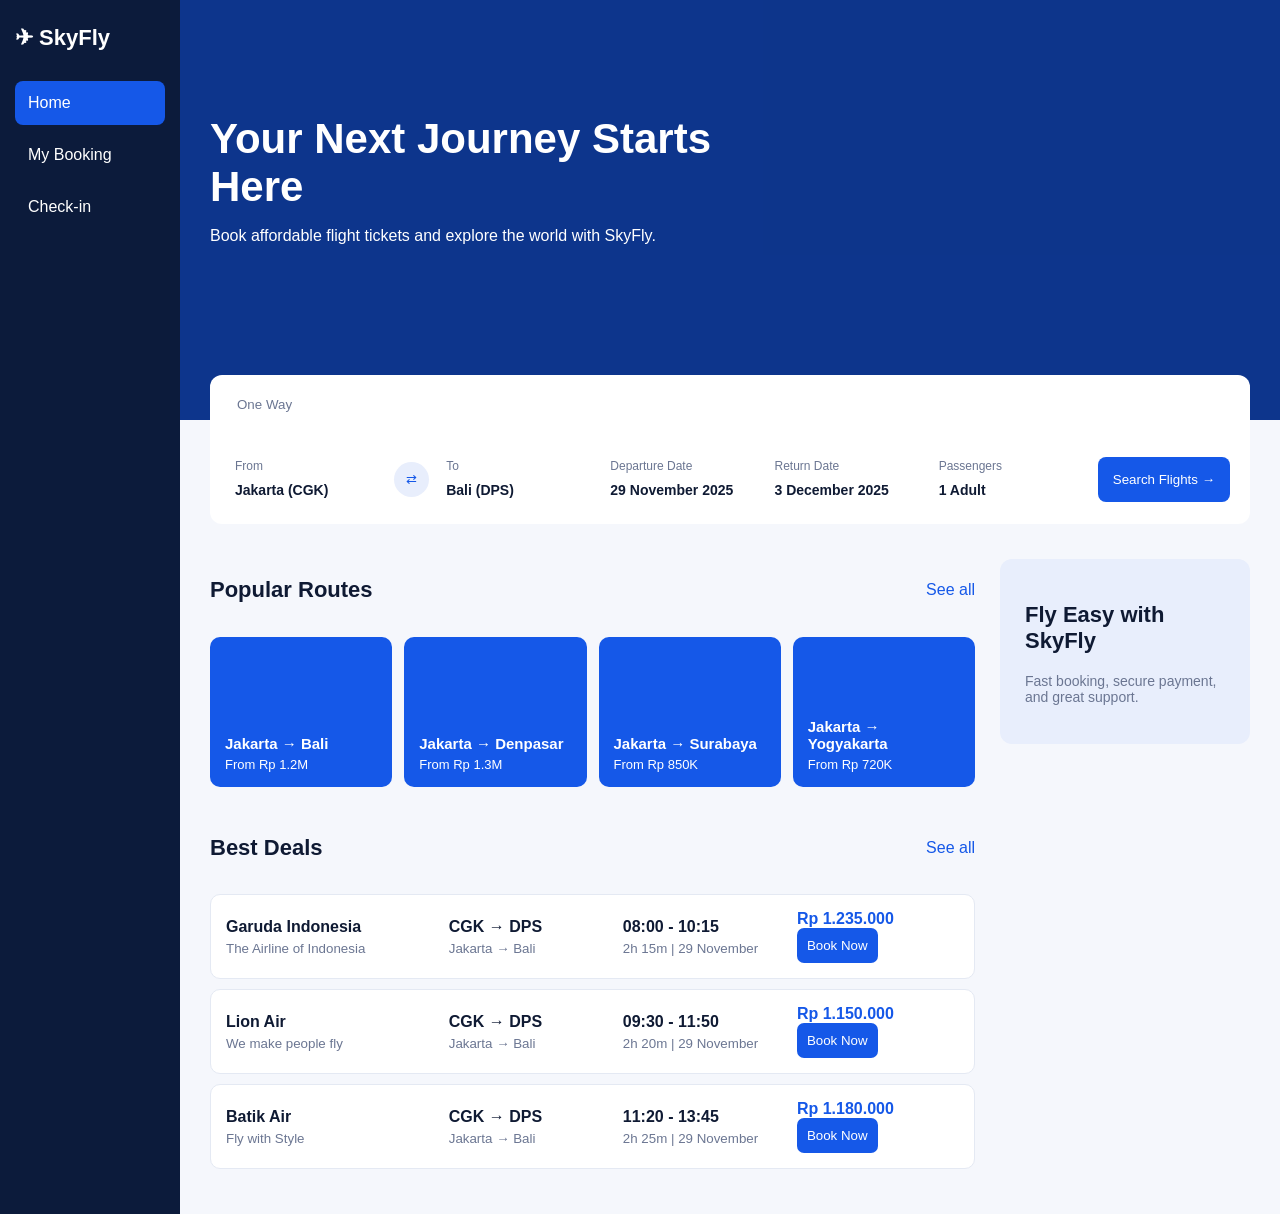
==== index.html @ 4e8d4cf9 "Rename LandingPage to index.html" ====
<!DOCTYPE html>
<html lang="id">
<head>
    <meta charset="UTF-8">
    <meta name="viewport" content="width=device-width, initial-scale=1.0">
    <title>SkyFly - Book Flights</title>
    <link rel="stylesheet" href="layout.css">
</head>
<body>

    <div class="app">

        <!-- Sidebar -->
        <aside class="sidebar">
            <h2 class="brand">✈ SkyFly</h2>

            <a href="#" class="active">Home</a>
            <a href="#">My Booking</a>
            <a href="#">Check-in</a>
        </aside>

        <!-- Main Content -->
        <main class="main">

            <!-- Header -->
          <section class="hero"> 

                <div class="hero-overlay">
                <div class="navbar">
               
          </div>

        <h1>Your Next Journey Starts Here</h1>
        <p>Book affordable flight tickets and explore the world with SkyFly.</p>
    </div>

</section>


            <!-- Flight Search -->
            <section class="search">

                <div class="tabs">
                    <button class="Oneway">One Way</button>
                </div>

                <div class="form">

                    <div class="field">
                        <label>From</label>
                        <span id="from">Jakarta (CGK)</span>
                    </div>

                    <button class="swap" id="swap">⇄</button>

                    <div class="field">
                        <label>To</label>
                        <span id="to">Bali (DPS)</span>
                    </div>

                    <div class="field">
                        <label>Departure Date</label>
                        <span>29 November 2025</span>
                    </div>

                    <div class="field">
                        <label>Return Date</label>
                        <span>3 December 2025</span>
                    </div>

                    <div class="field">
                        <label>Passengers</label>
                        <span>1 Adult</span>
                    </div>

                    <button class="search-button">Search Flights →</button>

                </div>
            </section>

            <!-- Popular Routes -->
            <section class="content">

                <div class="left-content">

                    <div class="section-title">
                        <h2>Popular Routes</h2>
                        <a href="#">See all</a>
                    </div>

                    <div class="routes">

                        <div class="route">
                            <h3>Jakarta → Bali</h3>
                            <p>From Rp 1.2M</p>
                        </div>

                        <div class="route">
                            <h3>Jakarta → Denpasar</h3>
                            <p>From Rp 1.3M</p>
                        </div>

                        <div class="route">
                            <h3>Jakarta → Surabaya</h3>
                            <p>From Rp 850K</p>
                        </div>

                        <div class="route">
                            <h3>Jakarta → Yogyakarta</h3>
                            <p>From Rp 720K</p>
                        </div>

                    </div>

                    <!-- Best Deals -->
                    <div class="section-title">
                        <h2>Best Deals</h2>
                        <a href="#">See all</a>
                    </div>

                    <div id="deals"></div>

                </div>

                <!-- Information -->
                <aside class="info">
                    <h2>Fly Easy with SkyFly</h2>
                    <p>Fast booking, secure payment, and great support.</p>
                </aside>

            </section>

        </main>
    </div>

    <script src="interactive.js"></script>
</body>
</html>
---- layout.css ----
/* PENGATURAN DASAR */
* {
    box-sizing: border-box;
}

body {
    margin: 0;
    font-family: Arial, sans-serif;
    background: #f5f7fc;
    color: #0f1a33;
}

button {
    cursor: pointer;
    font-family: inherit;
    border: none;
}

a {
    text-decoration: none;
}

/* LAYOUT UTAMA */
.app {
    display: grid;
    grid-template-columns: 180px 1fr;
    min-height: 100vh;
}

/* SIDEBAR */
.sidebar {
    background: #0c1b3b;
    color: white;
    padding: 25px 15px;
}

.brand {
    margin: 0 0 30px;
    font-size: 22px;
}

.sidebar a {
    display: block;
    color: white;
    padding: 13px;
    margin-bottom: 8px;
    border-radius: 8px;
}

.sidebar a:hover,
.sidebar .active {
    background: #1558e8;
}

/* HERO SECTION */
.hero {
    min-height: 420px;
    background-color: #1558e8;
    background-image: url("images/airport.jpg");
    background-size: cover;
    background-position: center;
    color: white;
}

.hero-overlay {
    min-height: 420px;
    padding: 25px 30px;
    background: rgba(0, 0, 0, 0.4);
}

.navbar {
    display: flex;
    justify-content: flex-end;
}

.avatar {
    background: #0c1b3b;
    width: 38px;
    height: 38px;
    border-radius: 50%;
    display: grid;
    place-items: center;
}

.hero h1 {
    font-size: 42px;
    margin: 90px 0 10px;
    max-width: 550px;
}

.hero p {
    font-size: 16px;
    max-width: 450px;
}

/* PENCARIAN TIKET */
.search {
    margin: -45px 30px 0;
    position: relative;
}

.tabs {
    background: white;
    padding: 12px;
    border-radius: 12px 12px 0 0;
}

.tabs button {
    background: white;
    color: #6b7692;
    padding: 10px 15px;
}

.tabs .flight {
    background: #1558e8;
    color: white;
    border-radius: 7px;
}

.form {
    background: white;
    padding: 20px;
    display: flex;
    align-items: center;
    gap: 12px;
    border-radius: 0 0 12px 12px;
}

.field {
    flex: 1;
    min-width: 0;
    padding: 5px;
}

.field label {
    display: block;
    color: #6b7692;
    font-size: 12px;
    margin-bottom: 8px;
}

.field span {
    font-size: 14px;
    font-weight: bold;
}

.swap {
    background: #e8eefc;
    color: #1558e8;
    border-radius: 50%;
    width: 35px;
    height: 35px;
}

.search-button {
    background: #1558e8;
    color: white;
    padding: 15px;
    border-radius: 8px;
}

/* KONTEN UTAMA */
.content {
    display: grid;
    grid-template-columns: 1fr 250px;
    gap: 25px;
    padding: 35px 30px;
}

.left-content {
    min-width: 0;
}

.section-title {
    display: flex;
    justify-content: space-between;
    align-items: center;
    margin-bottom: 15px;
}

.section-title h2 {
    font-size: 22px;
}

.section-title a {
    color: #1558e8;
}

/* POPULAR ROUTES */
.routes {
    display: grid;
    grid-template-columns: repeat(4, 1fr);
    gap: 12px;
    margin-bottom: 30px;
}

.route {
    background: #1558e8;
    color: white;
    padding: 15px;
    height: 150px;
    border-radius: 10px;
    display: flex;
    flex-direction: column;
    justify-content: flex-end;
}

.route h3 {
    font-size: 15px;
    margin: 0 0 5px;
}

.route p {
    font-size: 13px;
    margin: 0;
}

/* BEST DEALS */
.deal {
    background: white;
    padding: 15px;
    margin-bottom: 10px;
    border: 1px solid #e4e9f3;
    border-radius: 10px;
    display: grid;
    grid-template-columns: 1.3fr 1fr 1fr 1fr;
    gap: 12px;
    align-items: center;
}

.deal small {
    display: block;
    color: #6b7692;
    margin-top: 5px;
}

.price {
    color: #1558e8;
    font-weight: bold;
}

.book {
    background: #1558e8;
    color: white;
    padding: 10px;
    border-radius: 7px;
}

/* INFORMASI */
.info {
    background: #e8eefc;
    padding: 25px;
    border-radius: 12px;
    height: fit-content;
}

.info h2 {
    font-size: 22px;
}

.info p {
    font-size: 14px;
    color: #6b7692;
}

/* TAMPILAN TABLET */
@media (max-width: 1000px) {
    .form {
        flex-wrap: wrap;
    }

    .field {
        flex: 1 1 30%;
    }

    .content {
        grid-template-columns: 1fr;
    }

    .routes {
        grid-template-columns: repeat(2, 1fr);
    }
}

/* TAMPILAN HP */
@media (max-width: 600px) {
    .app {
        grid-template-columns: 1fr;
    }

    .sidebar {
        display: flex;
        flex-wrap: wrap;
        align-items: center;
        gap: 5px;
    }

    .brand {
        width: 100%;
        margin-bottom: 10px;
    }

    .hero,
    .hero-overlay {
        min-height: 350px;
    }

    .hero-overlay {
        padding: 20px 18px;
    }

    .hero h1 {
        font-size: 30px;
        margin-top: 80px;
    }

    .search {
        margin: -40px 12px 0;
    }

    .content {
        padding: 25px 12px;
    }

    .form {
        flex-direction: column;
        align-items: stretch;
    }

    .routes {
        grid-template-columns: 1fr 1fr;
    }

    .deal {
        grid-template-columns: 1fr 1fr;
    }
}
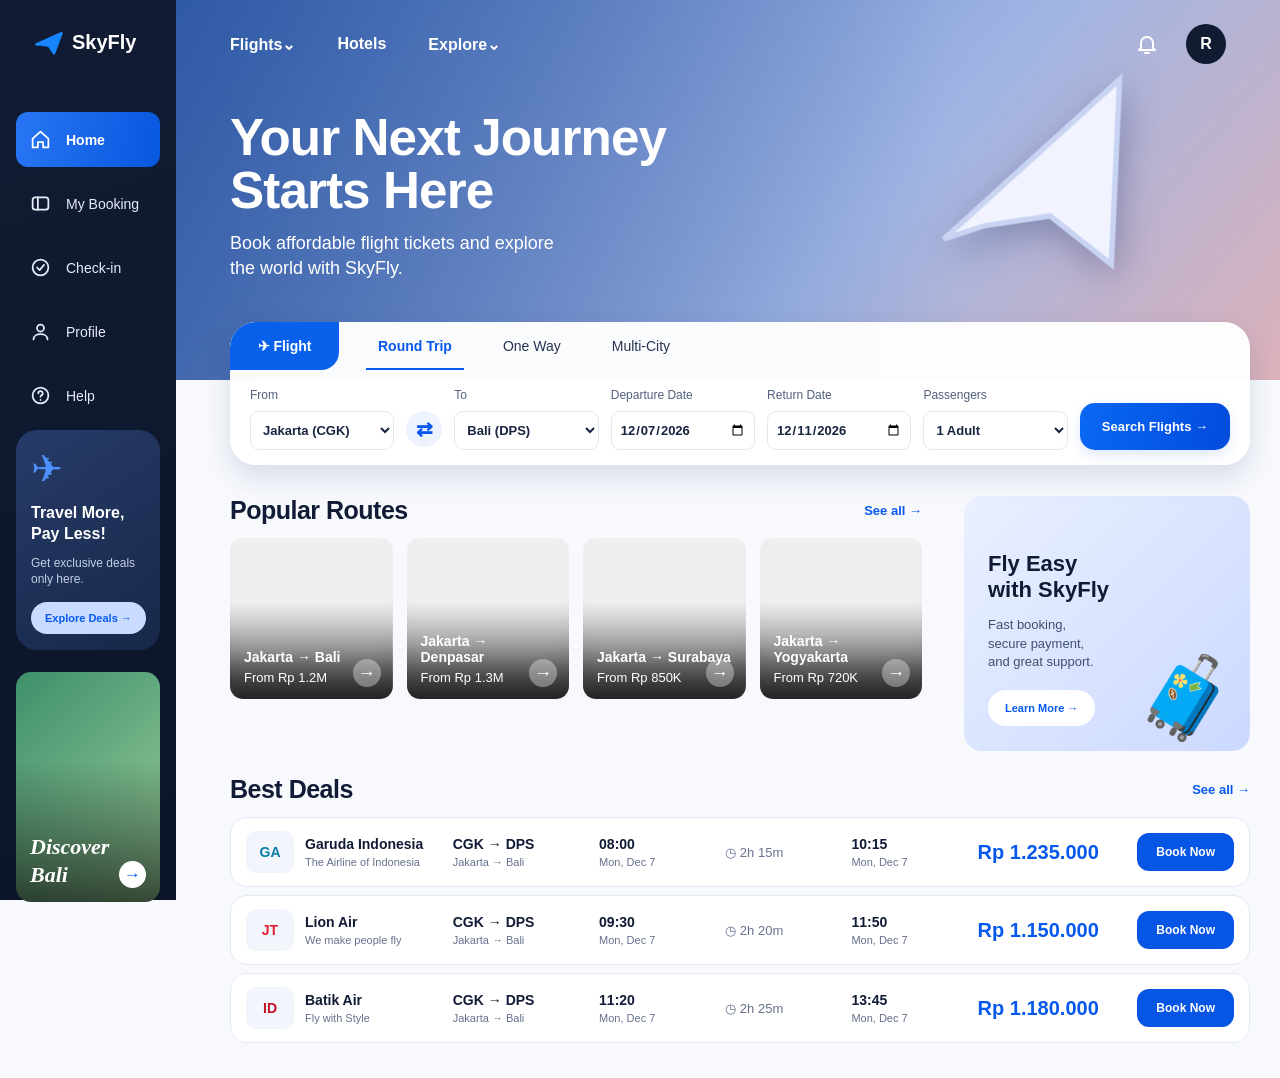
==== commit c3f53292: "update project" ====
--- a/index.html
+++ b/index.html
@@ -4,136 +4,183 @@
 <head>
     <meta charset="UTF-8">
     <meta name="viewport" content="width=device-width, initial-scale=1.0">
+    <meta name="description" content="SkyFly - Book affordable flight tickets and explore the world.">
     <title>SkyFly - Book Flights</title>
     <link rel="stylesheet" href="layout.css">
 </head>
 <body>
 
-    <div class="app">
+<div class="app">
 
-        <!-- Sidebar -->
-        <aside class="sidebar">
-            <h2 class="brand">✈ SkyFly</h2>
+    <aside class="side">
+        <div class="logo">
+            <svg class="i plane" viewBox="0 0 24 24">
+                <path d="M2 14l20-9-6 16-4-6-6-1z"/>
+            </svg>
+            SkyFly
+        </div>
 
-            <a href="#" class="active">Home</a>
-            <a href="#">My Booking</a>
-            <a href="#">Check-in</a>
-        </aside>
+        <nav>
+            <a href="#" class="on" data-nav="home">
+                <svg class="i" viewBox="0 0 24 24"><path d="M3 11l9-8 9 8v10h-6v-6H9v6H3z"/></svg>
+                Home
+            </a>
+            <a href="#" data-nav="booking">
+                <svg class="i" viewBox="0 0 24 24"><rect x="3" y="5" width="18" height="14" rx="3"/><path d="M9 5v14"/></svg>
+                My Booking
+            </a>
+            <a href="#" data-nav="checkin">
+                <svg class="i" viewBox="0 0 24 24"><circle cx="12" cy="12" r="9"/><path d="M8 12l3 3 5-6"/></svg>
+                Check-in
+            </a>
+            <a href="#" data-nav="profile">
+                <svg class="i" viewBox="0 0 24 24"><circle cx="12" cy="8" r="4"/><path d="M4 21c0-4 4-6 8-6s8 2 8 6"/></svg>
+                Profile
+            </a>
+            <a href="#" data-nav="help">
+                <svg class="i" viewBox="0 0 24 24"><circle cx="12" cy="12" r="9"/><path d="M9.5 9.5a2.5 2.5 0 1 1 3.5 2.3c-.7.4-1 .9-1 1.7M12 17h.01"/></svg>
+                Help
+            </a>
+        </nav>
 
-        <!-- Main Content -->
-        <main class="main">
+        <div class="promo">
+            <div class="promo-icon">✈</div>
+            <h3>Travel More,<br>Pay Less!</h3>
+            <p>Get exclusive deals only here.</p>
+            <a href="#deals" class="pill">Explore Deals →</a>
+        </div>
 
-            <!-- Header -->
-          <section class="hero"> 
+        <div class="bali">
+            <span>Discover<br>Bali</span>
+            <span class="bali-arrow">→</span>
+        </div>
+    </aside>
 
-                <div class="hero-overlay">
-                <div class="navbar">
-               
-          </div>
-
-        <h1>Your Next Journey Starts Here</h1>
-        <p>Book affordable flight tickets and explore the world with SkyFly.</p>
-    </div>
-
-</section>
-
-
-            <!-- Flight Search -->
-            <section class="search">
-
-                <div class="tabs">
-                    <button class="Oneway">One Way</button>
+    <main>
+        <header class="hero">
+            <div class="top">
+                <div class="menu">
+                    <a href="#">Flights⌄</a>
+                    <a href="#" data-nav="hotels">Hotels</a>
+                    <a href="#" data-nav="explore">Explore⌄</a>
                 </div>
 
-                <div class="form">
+                <div class="user">
+                    <button class="bell" aria-label="Notifications">
+                        <svg class="i" viewBox="0 0 24 24">
+                            <path d="M6 16V11a6 6 0 0 1 12 0v5l2 2H4zM10 21h4"/>
+                        </svg>
+                    </button>
+                    <span class="avatar">R</span>
+                </div>
+            </div>
 
-                    <div class="field">
-                        <label>From</label>
-                        <span id="from">Jakarta (CGK)</span>
-                    </div>
+            <h1>Your Next Journey<br>Starts Here</h1>
+            <p>Book affordable flight tickets and explore<br>the world with SkyFly.</p>
 
-                    <button class="swap" id="swap">⇄</button>
+            <svg class="jet" viewBox="0 0 24 24">
+                <path d="M2 14l20-9-6 16-4-6-6-1z"/>
+            </svg>
+        </header>
 
-                    <div class="field">
-                        <label>To</label>
-                        <span id="to">Bali (DPS)</span>
-                    </div>
+        <section class="search">
+            <div class="tabs">
+                <span class="badge">✈ Flight</span>
+                <button type="button" class="tab on" data-trip="round">Round Trip</button>
+                <button type="button" class="tab" data-trip="oneway">One Way</button>
+                <button type="button" class="tab" data-trip="multi">Multi-City</button>
+            </div>
 
-                    <div class="field">
-                        <label>Departure Date</label>
-                        <span>29 November 2025</span>
-                    </div>
-
-                    <div class="field">
-                        <label>Return Date</label>
-                        <span>3 December 2025</span>
-                    </div>
-
-                    <div class="field">
-                        <label>Passengers</label>
-                        <span>1 Adult</span>
-                    </div>
-
-                    <button class="search-button">Search Flights →</button>
-
-                </div>
-            </section>
-
-            <!-- Popular Routes -->
-            <section class="content">
-
-                <div class="left-content">
-
-                    <div class="section-title">
-                        <h2>Popular Routes</h2>
-                        <a href="#">See all</a>
-                    </div>
-
-                    <div class="routes">
-
-                        <div class="route">
-                            <h3>Jakarta → Bali</h3>
-                            <p>From Rp 1.2M</p>
-                        </div>
-
-                        <div class="route">
-                            <h3>Jakarta → Denpasar</h3>
-                            <p>From Rp 1.3M</p>
-                        </div>
-
-                        <div class="route">
-                            <h3>Jakarta → Surabaya</h3>
-                            <p>From Rp 850K</p>
-                        </div>
-
-                        <div class="route">
-                            <h3>Jakarta → Yogyakarta</h3>
-                            <p>From Rp 720K</p>
-                        </div>
-
-                    </div>
-
-                    <!-- Best Deals -->
-                    <div class="section-title">
-                        <h2>Best Deals</h2>
-                        <a href="#">See all</a>
-                    </div>
-
-                    <div id="deals"></div>
-
+            <form class="form" id="form">
+                <div class="field">
+                    <label for="from">From</label>
+                    <select id="from" required></select>
                 </div>
 
-                <!-- Information -->
-                <aside class="info">
-                    <h2>Fly Easy with SkyFly</h2>
-                    <p>Fast booking, secure payment, and great support.</p>
-                </aside>
+                <button type="button" class="swap" id="swap" aria-label="Swap cities">⇄</button>
 
-            </section>
+                <div class="field">
+                    <label for="to">To</label>
+                    <select id="to" required></select>
+                </div>
 
-        </main>
-    </div>
+                <div class="field">
+                    <label for="dep">Departure Date</label>
+                    <input type="date" id="dep" required>
+                </div>
 
-    <script src="interactive.js"></script>
+                <div class="field" id="ret-box">
+                    <label for="ret">Return Date</label>
+                    <input type="date" id="ret">
+                </div>
+
+                <div class="field">
+                    <label for="pax">Passengers</label>
+                    <select id="pax"></select>
+                </div>
+
+                <button class="go" type="submit">Search Flights →</button>
+            </form>
+
+            <p id="msg" class="msg" role="status" hidden></p>
+        </section>
+
+        <section class="content">
+
+            <div class="routes-wrap">
+                <div class="head">
+                    <h2>Popular Routes</h2>
+                    <a href="#deals">See all →</a>
+                </div>
+
+                <div class="routes">
+                    <button class="route r1" data-to="DPS">
+                        <b>Jakarta → Bali</b>
+                        <span>From Rp 1.2M</span>
+                    </button>
+
+                    <button class="route r2" data-to="DPS">
+                        <b>Jakarta → Denpasar</b>
+                        <span>From Rp 1.3M</span>
+                    </button>
+
+                    <button class="route r3" data-to="SUB">
+                        <b>Jakarta → Surabaya</b>
+                        <span>From Rp 850K</span>
+                    </button>
+
+                    <button class="route r4" data-to="YIA">
+                        <b>Jakarta → Yogyakarta</b>
+                        <span>From Rp 720K</span>
+                    </button>
+                </div>
+            </div>
+
+            <aside class="fly">
+                <h2>Fly Easy<br>with SkyFly</h2>
+                <p>Fast booking,<br>secure payment,<br>and great support.</p>
+                <a href="#deals" class="pill white">Learn More →</a>
+                <span class="bag">🧳</span>
+            </aside>
+
+            <div class="deals-wrap" id="deals">
+                <div class="head">
+                    <h2>Best Deals</h2>
+                    <a href="#deals">See all →</a>
+                </div>
+                <div id="deal-list"></div>
+            </div>
+
+        </section>
+    </main>
+</div>
+
+<dialog id="dlg">
+    <div id="dlg-body"></div>
+</dialog>
+
+<div id="toast" class="toast" hidden></div>
+
+<script src="interactive.js"></script>
 </body>
 </html>
--- a/layout.css
+++ b/layout.css
@@ -1,338 +1,1008 @@
 
-/* PENGATURAN DASAR */
+:root {
+    --blue: #0759ed;
+    --navy: #101a31;
+    --ink: #111b35;
+    --muted: #66718e;
+    --line: #e2e8f4;
+    --tint: #edf2ff;
+}
+
 * {
     box-sizing: border-box;
 }
 
+html {
+    scroll-behavior: smooth;
+}
+
 body {
     margin: 0;
-    font-family: Arial, sans-serif;
-    background: #f5f7fc;
-    color: #0f1a33;
+    font-family: Arial, Helvetica, sans-serif;
+    color: var(--ink);
+    background: #f7f9fd;
+}
+
+button, input, select {
+    font: inherit;
 }
 
 button {
     cursor: pointer;
-    font-family: inherit;
     border: none;
 }
 
 a {
+    color: inherit;
     text-decoration: none;
 }
 
-/* LAYOUT UTAMA */
+[hidden] {
+    display: none !important;
+}
+
+.i {
+    width: 21px;
+    height: 21px;
+    fill: none;
+    stroke: currentColor;
+    stroke-width: 2;
+    stroke-linecap: round;
+    stroke-linejoin: round;
+}
+
+small {
+    display: block;
+    color: var(--muted);
+    font-size: 11px;
+    margin-top: 4px;
+}
+
+/* APP LAYOUT */
+
 .app {
     display: grid;
-    grid-template-columns: 180px 1fr;
+    grid-template-columns: 176px minmax(0, 1fr);
     min-height: 100vh;
 }
 
+main {
+    min-width: 0;
+    padding-bottom: 35px;
+}
+
 /* SIDEBAR */
-.sidebar {
-    background: #0c1b3b;
-    color: white;
-    padding: 25px 15px;
-}
-
-.brand {
-    margin: 0 0 30px;
-    font-size: 22px;
-}
-
-.sidebar a {
-    display: block;
-    color: white;
-    padding: 13px;
-    margin-bottom: 8px;
-    border-radius: 8px;
-}
-
-.sidebar a:hover,
-.sidebar .active {
-    background: #1558e8;
-}
-
-/* HERO SECTION */
-.hero {
-    min-height: 420px;
-    background-color: #1558e8;
-    background-image: url("images/airport.jpg");
-    background-size: cover;
-    background-position: center;
-    color: white;
-}
-
-.hero-overlay {
-    min-height: 420px;
-    padding: 25px 30px;
-    background: rgba(0, 0, 0, 0.4);
-}
-
-.navbar {
-    display: flex;
-    justify-content: flex-end;
-}
-
-.avatar {
-    background: #0c1b3b;
-    width: 38px;
-    height: 38px;
-    border-radius: 50%;
+
+.side {
+    position: sticky;
+    top: 0;
+    height: 100vh;
+    min-height: 720px;
+    padding: 25px 16px 18px;
+    display: flex;
+    flex-direction: column;
+    gap: 7px;
+    color: white;
+    background: linear-gradient(160deg, #111c34, #0c1528);
+    z-index: 5;
+}
+
+.logo {
+    display: flex;
+    align-items: center;
+    gap: 8px;
+    margin: 2px 0 48px 18px;
+    font-size: 20px;
+    font-weight: bold;
+}
+
+.plane {
+    width: 30px;
+    height: 30px;
+    fill: #1685ff;
+    stroke: #1685ff;
+}
+
+.side nav {
+    display: flex;
+    flex-direction: column;
+    gap: 9px;
+}
+
+.side nav a {
+    min-height: 55px;
+    display: flex;
+    align-items: center;
+    gap: 15px;
+    padding: 0 14px;
+    border-radius: 12px;
+    color: #e6ecfa;
+    font-size: 14px;
+    transition: .2s;
+}
+
+.side nav a:hover {
+    background: rgba(255,255,255,.09);
+}
+
+.side nav a.on {
+    color: white;
+    background: linear-gradient(100deg, #2876f4, #0757df);
+    font-weight: bold;
+}
+
+.promo {
+    margin-top: auto;
+    padding: 17px 15px 16px;
+    border-radius: 21px;
+    background: linear-gradient(145deg, #263b68, #172849);
+}
+
+.promo-icon {
+    color: #4d91ff;
+    font-size: 38px;
+    margin-bottom: 12px;
+}
+
+.promo h3 {
+    margin: 0 0 10px;
+    font-size: 16px;
+    line-height: 1.3;
+}
+
+.promo p {
+    margin: 0 0 14px;
+    color: #c4cee4;
+    font-size: 12px;
+    line-height: 1.4;
+}
+
+.pill {
+    display: inline-flex;
+    align-items: center;
+    justify-content: center;
+    padding: 10px 14px;
+    border-radius: 999px;
+    color: #0759ed;
+    background: #c9dcff;
+    font-size: 11px;
+    font-weight: bold;
+    white-space: nowrap;
+}
+
+.pill.white {
+    color: #0759ed;
+    background: white;
+    padding: 12px 17px;
+}
+
+.bali {
+    min-height: 230px;
+    margin-top: 15px;
+    padding: 14px;
+    display: flex;
+    align-items: flex-end;
+    justify-content: space-between;
+    border-radius: 15px;
+    overflow: hidden;
+    color: white;
+    font: italic bold 22px/1.25 Georgia, serif;
+    background:
+        linear-gradient(to top, rgba(0,0,0,.65), transparent 62%),
+        url("images/bali.jpg") center/cover,
+        linear-gradient(135deg, #3d8f6b, #9ccf9b);
+}
+
+.bali-arrow {
+    width: 27px;
+    height: 27px;
     display: grid;
     place-items: center;
+    border-radius: 50%;
+    color: #0759ed;
+    background: white;
+    font: bold 17px Arial;
+}
+
+/* HERO */
+
+.hero {
+    position: relative;
+    min-height: 380px;
+    padding: 24px 54px 86px;
+    overflow: hidden;
+    color: white;
+    background:
+        linear-gradient(90deg, rgba(26,67,142,.48), rgba(31,70,139,.06) 70%),
+        url("images/hero.jpg") center/cover,
+        linear-gradient(130deg, #426ebc, #a8bce9 62%, #e7b8bd);
+}
+
+.top {
+    position: relative;
+    z-index: 2;
+    display: flex;
+    align-items: center;
+    justify-content: space-between;
+}
+
+.menu {
+    display: flex;
+    align-items: center;
+    gap: 42px;
+    font-size: 16px;
+    font-weight: bold;
+}
+
+.user {
+    display: flex;
+    align-items: center;
+    gap: 20px;
+}
+
+.bell {
+    display: grid;
+    place-items: center;
+    padding: 7px;
+    color: white;
+    background: transparent;
+}
+
+.bell .i {
+    width: 24px;
+    height: 24px;
+}
+
+.avatar {
+    width: 40px;
+    height: 40px;
+    display: grid;
+    place-items: center;
+    border-radius: 50%;
+    color: white;
+    background: #101a31;
+    font-weight: bold;
 }
 
 .hero h1 {
-    font-size: 42px;
-    margin: 90px 0 10px;
-    max-width: 550px;
+    position: relative;
+    z-index: 1;
+    margin: 48px 0 14px;
+    font-size: clamp(38px, 4vw, 60px);
+    line-height: 1.03;
+    letter-spacing: -.9px;
 }
 
 .hero p {
-    font-size: 16px;
-    max-width: 450px;
-}
-
-/* PENCARIAN TIKET */
+    position: relative;
+    z-index: 1;
+    margin: 0;
+    font-size: 18px;
+    line-height: 1.35;
+}
+
+.jet {
+    position: absolute;
+    top: 55px;
+    right: 10%;
+    width: 260px;
+    height: 260px;
+    fill: #f1f4ff;
+    stroke: #c9d3f2;
+    stroke-width: .5;
+    transform: rotate(-18deg);
+    filter: drop-shadow(0 12px 18px rgba(20,30,80,.3));
+}
+
+/* SEARCH */
+
 .search {
-    margin: -45px 30px 0;
     position: relative;
+    z-index: 3;
+    margin: -58px 30px 0 54px;
+    border-radius: 26px;
+    background: rgba(255,255,255,.97);
+    box-shadow: 0 12px 28px rgba(21,43,91,.14);
+    overflow: hidden;
 }
 
 .tabs {
-    background: white;
-    padding: 12px;
-    border-radius: 12px 12px 0 0;
-}
-
-.tabs button {
-    background: white;
-    color: #6b7692;
-    padding: 10px 15px;
-}
-
-.tabs .flight {
-    background: #1558e8;
-    color: white;
-    border-radius: 7px;
+    min-height: 48px;
+    display: flex;
+    align-items: stretch;
+    gap: 27px;
+}
+
+.badge {
+    min-width: 109px;
+    display: flex;
+    align-items: center;
+    justify-content: center;
+    padding: 0 20px;
+    color: white;
+    background: #0860eb;
+    border-radius: 25px 0 18px 0;
+    font-size: 14px;
+    font-weight: bold;
+}
+
+.tab {
+    position: relative;
+    padding: 0 12px;
+    color: #263452;
+    background: transparent;
+    font-size: 14px;
+}
+
+.tab.on {
+    color: #0759ed;
+    font-weight: bold;
+}
+
+.tab.on::after {
+    content: "";
+    position: absolute;
+    left: 0;
+    right: 0;
+    bottom: 0;
+    height: 2px;
+    background: #0759ed;
 }
 
 .form {
-    background: white;
-    padding: 20px;
-    display: flex;
-    align-items: center;
+    display: flex;
+    flex-wrap: nowrap;
+    align-items: flex-end;
     gap: 12px;
-    border-radius: 0 0 12px 12px;
+    padding: 18px 20px 15px;
 }
 
 .field {
-    flex: 1;
+    flex: 1 1 130px;
     min-width: 0;
-    padding: 5px;
 }
 
 .field label {
     display: block;
-    color: #6b7692;
+    margin: 0 0 9px;
+    color: #52607f;
     font-size: 12px;
-    margin-bottom: 8px;
-}
-
-.field span {
-    font-size: 14px;
+}
+
+.field input,
+.field select {
+    width: 100%;
+    min-width: 0;
+    padding: 10px 8px;
+    border: 1px solid var(--line);
+    border-radius: 9px;
+    color: #182441;
+    background: white;
+    font-size: 13px;
     font-weight: bold;
 }
 
 .swap {
-    background: #e8eefc;
-    color: #1558e8;
+    flex: 0 0 36px;
+    width: 36px;
+    height: 36px;
+    margin-bottom: 3px;
     border-radius: 50%;
-    width: 35px;
-    height: 35px;
-}
-
-.search-button {
-    background: #1558e8;
-    color: white;
-    padding: 15px;
-    border-radius: 8px;
-}
-
-/* KONTEN UTAMA */
+    color: #0759ed;
+    background: #edf3ff;
+    font-size: 20px;
+    font-weight: bold;
+}
+
+.go {
+    padding: 16px 22px;
+    border-radius: 15px;
+    color: white;
+    background: linear-gradient(100deg, #0968f4, #034bdc);
+    font-size: 13px;
+    font-weight: bold;
+    white-space: nowrap;
+    box-shadow: 0 5px 12px rgba(5,83,220,.13);
+}
+
+.go:hover,
+.book:hover {
+    filter: brightness(.93);
+}
+
+.msg {
+    margin: 0 20px 15px;
+    padding: 10px 14px;
+    border-radius: 9px;
+    color: #b42318;
+    background: #fff0ef;
+    font-size: 13px;
+}
+
+/* CONTENT */
+
 .content {
     display: grid;
-    grid-template-columns: 1fr 250px;
-    gap: 25px;
-    padding: 35px 30px;
-}
-
-.left-content {
-    min-width: 0;
-}
-
-.section-title {
-    display: flex;
+    grid-template-columns: minmax(0, 1fr) 286px;
+    gap: 24px 42px;
+    align-items: start;
+    padding: 31px 30px 0 54px;
+}
+
+.head {
+    display: flex;
+    align-items: center;
     justify-content: space-between;
-    align-items: center;
-    margin-bottom: 15px;
-}
-
-.section-title h2 {
-    font-size: 22px;
-}
-
-.section-title a {
-    color: #1558e8;
-}
-
-/* POPULAR ROUTES */
+    margin-bottom: 13px;
+}
+
+.head h2 {
+    margin: 0;
+    font-size: 25px;
+    letter-spacing: -.5px;
+}
+
+.head a {
+    color: #0759ed;
+    font-size: 13px;
+    font-weight: bold;
+}
+
+/* ROUTES */
+
 .routes {
     display: grid;
-    grid-template-columns: repeat(4, 1fr);
-    gap: 12px;
-    margin-bottom: 30px;
+    grid-template-columns: repeat(4, minmax(0,1fr));
+    gap: 14px;
 }
 
 .route {
-    background: #1558e8;
-    color: white;
-    padding: 15px;
-    height: 150px;
-    border-radius: 10px;
+    position: relative;
+    min-width: 0;
+    height: 161px;
     display: flex;
     flex-direction: column;
     justify-content: flex-end;
-}
-
-.route h3 {
-    font-size: 15px;
-    margin: 0 0 5px;
-}
-
-.route p {
+    align-items: flex-start;
+    gap: 5px;
+    padding: 14px;
+    border-radius: 13px;
+    overflow: hidden;
+    color: white;
+    text-align: left;
+    background-size: cover;
+    box-shadow: inset 0 -70px 40px -40px rgba(0,0,0,.55);
+    transition: .2s;
+}
+
+.route b {
+    font-size: 14px;
+}
+
+.route span {
     font-size: 13px;
-    margin: 0;
-}
-
-/* BEST DEALS */
+}
+
+.route::after {
+    content: "→";
+    position: absolute;
+    right: 12px;
+    bottom: 12px;
+    width: 28px;
+    height: 28px;
+    display: grid;
+    place-items: center;
+    border-radius: 50%;
+    color: white;
+    background: rgba(255,255,255,.35);
+    font-size: 18px;
+}
+
+.route:hover {
+    transform: translateY(-3px);
+    filter: brightness(1.06);
+}
+
+.r1 {
+    background-image:
+        linear-gradient(to top, rgba(0,0,0,.68), transparent 60%),
+        url("images/jakarta.jpg");
+    background-position: center;
+}
+
+.r2 {
+    background-image:
+        linear-gradient(to top, rgba(0,0,0,.68), transparent 60%),
+        url("images/denpasar.jpg");
+    background-position: center;
+}
+
+.r3 {
+    background-image:
+        linear-gradient(to top, rgba(0,0,0,.68), transparent 60%),
+        url("images/surabaya.jpg");
+    background-position: center;
+}
+
+.r4 {
+    background-image:
+        linear-gradient(to top, rgba(0,0,0,.68), transparent 60%),
+        url("images/yogyakarta.jpg");
+    background-position: center;
+}
+
+/* PROMO CARD */
+
+.fly {
+    position: relative;
+    grid-column: 2;
+    grid-row: 1;
+    min-height: 255px;
+    padding: 55px 24px 22px;
+    border-radius: 18px;
+    overflow: hidden;
+    background:
+        url("images/travel-bag.png") right bottom/auto 88% no-repeat,
+        linear-gradient(135deg, #eaf0ff, #cbd9ff);
+}
+
+.fly h2 {
+    position: relative;
+    z-index: 1;
+    margin: 0 0 12px;
+    font-size: 22px;
+    line-height: 1.2;
+}
+
+.fly p {
+    position: relative;
+    z-index: 1;
+    max-width: 125px;
+    margin: 0 0 18px;
+    color: #405071;
+    font-size: 13px;
+    line-height: 1.45;
+}
+
+.fly .pill {
+    position: relative;
+    z-index: 1;
+}
+
+.bag {
+    position: absolute;
+    right: 14px;
+    bottom: 6px;
+    font-size: 80px;
+}
+
+/* FLIGHT DEALS */
+
+.deals-wrap {
+    grid-column: 1 / -1;
+    min-width: 0;
+}
+
 .deal {
-    background: white;
-    padding: 15px;
-    margin-bottom: 10px;
-    border: 1px solid #e4e9f3;
-    border-radius: 10px;
     display: grid;
-    grid-template-columns: 1.3fr 1fr 1fr 1fr;
+    grid-template-columns: 1.45fr 1fr .85fr .85fr .85fr 1.1fr auto;
     gap: 12px;
     align-items: center;
-}
-
-.deal small {
+    min-height: 70px;
+    margin-bottom: 0;
+    padding: 9px 15px;
+    border: 1px solid var(--line);
+    border-radius: 17px;
+    background: white;
+    font-size: 13px;
+}
+
+.deal + .deal {
+    margin-top: 8px;
+}
+
+.deal b {
+    font-size: 14px;
+}
+
+.air {
+    display: flex;
+    align-items: center;
+    gap: 11px;
+    min-width: 0;
+}
+
+.logo-b {
+    width: 48px;
+    height: 42px;
+    flex: 0 0 auto;
+    display: grid;
+    place-items: center;
+    border-radius: 10px;
+    background: #f2f5fc;
+    font-size: 14px;
+    font-weight: 800;
+}
+
+.dur {
+    color: #66718e;
+    white-space: nowrap;
+}
+
+.price {
+    color: #0759ed;
+    font-size: 20px;
+    font-weight: 800;
+    white-space: nowrap;
+}
+
+.book {
+    padding: 12px 19px;
+    border-radius: 12px;
+    color: white;
+    background: #0755e5;
+    font-size: 12px;
+    font-weight: bold;
+    white-space: nowrap;
+}
+
+/* DIALOG */
+
+dialog {
+    width: min(440px, 94vw);
+    padding: 0;
+    border: 0;
+    border-radius: 18px;
+    box-shadow: 0 24px 70px rgba(9,22,52,.25);
+}
+
+dialog::backdrop {
+    background: rgba(9,20,43,.58);
+    backdrop-filter: blur(3px);
+}
+
+#dlg-body {
+    max-height: 85vh;
+    overflow: auto;
+    padding: 24px;
+}
+
+#dlg-body h2 {
+    margin: 0 0 15px;
+}
+
+.sum {
+    margin-bottom: 12px;
+    padding: 13px;
+    border-radius: 11px;
+    background: var(--tint);
+    font-size: 13px;
+    line-height: 1.65;
+}
+
+#bk label {
     display: block;
-    color: #6b7692;
-    margin-top: 5px;
-}
-
-.price {
-    color: #1558e8;
-    font-weight: bold;
-}
-
-.book {
-    background: #1558e8;
-    color: white;
-    padding: 10px;
-    border-radius: 7px;
-}
-
-/* INFORMASI */
-.info {
-    background: #e8eefc;
-    padding: 25px;
-    border-radius: 12px;
-    height: fit-content;
-}
-
-.info h2 {
-    font-size: 22px;
-}
-
-.info p {
+    margin-bottom: 12px;
+    color: var(--muted);
+    font-size: 12px;
+}
+
+#bk input {
+    display: block;
+    width: 100%;
+    margin-top: 6px;
+    padding: 12px;
+    border: 1px solid var(--line);
+    border-radius: 9px;
     font-size: 14px;
-    color: #6b7692;
-}
-
-/* TAMPILAN TABLET */
-@media (max-width: 1000px) {
+}
+
+.acts {
+    display: flex;
+    justify-content: flex-end;
+    gap: 9px;
+    margin-top: 16px;
+}
+
+.ghost {
+    padding: 12px 16px;
+    border-radius: 10px;
+    color: #0759ed;
+    background: var(--tint);
+    font-weight: bold;
+}
+
+.done {
+    text-align: center;
+}
+
+.tick {
+    width: 54px;
+    height: 54px;
+    display: grid;
+    place-items: center;
+    margin: 0 auto 12px;
+    border-radius: 50%;
+    color: white;
+    background: #0f9668;
+    font-size: 28px;
+}
+
+.code {
+    display: inline-block;
+    padding: 9px 16px;
+    border-radius: 10px;
+    color: #0759ed;
+    background: var(--tint);
+    font: bold 27px "Courier New", monospace;
+    letter-spacing: 5px;
+}
+
+.code.sm {
+    padding: 3px 8px;
+    font-size: 13px;
+    letter-spacing: 2px;
+}
+
+.muted {
+    color: var(--muted);
+}
+
+/* TOAST */
+
+.toast {
+    position: fixed;
+    z-index: 20;
+    bottom: 24px;
+    left: 50%;
+    transform: translateX(-50%);
+    padding: 12px 20px;
+    border-radius: 11px;
+    color: white;
+    background: #101a31;
+    box-shadow: 0 8px 25px rgba(0,0,0,.2);
+    font-size: 13px;
+}
+
+/* TABLET */
+
+@media (max-width: 1200px) {
+    .content {
+        grid-template-columns: minmax(0,1fr) 250px;
+        gap: 22px;
+        padding-left: 30px;
+    }
+
+    .search {
+        margin-left: 30px;
+    }
+
     .form {
         flex-wrap: wrap;
     }
 
     .field {
-        flex: 1 1 30%;
+        flex-basis: 145px;
+    }
+
+    .deal {
+        grid-template-columns: 1.4fr 1fr 1fr 1fr;
+    }
+}
+
+/* SMALL LAPTOP */
+
+@media (max-width: 900px) {
+    .app {
+        grid-template-columns: 150px minmax(0,1fr);
+    }
+
+    .side {
+        padding-inline: 12px;
+    }
+
+    .logo {
+        margin-left: 7px;
+    }
+
+    .hero {
+        padding-inline: 30px;
+    }
+
+    .hero h1 {
+        font-size: 43px;
+    }
+
+    .jet {
+        width: 190px;
+        height: 190px;
+        right: 5%;
     }
 
     .content {
         grid-template-columns: 1fr;
+        padding-inline: 24px;
+    }
+
+    .fly {
+        grid-column: 1;
+        grid-row: auto;
+        min-height: 190px;
+        padding-top: 28px;
+    }
+
+    .deals-wrap {
+        grid-column: 1;
     }
 
     .routes {
-        grid-template-columns: repeat(2, 1fr);
-    }
-}
-
-/* TAMPILAN HP */
-@media (max-width: 600px) {
-    .app {
-        grid-template-columns: 1fr;
-    }
-
-    .sidebar {
-        display: flex;
-        flex-wrap: wrap;
-        align-items: center;
-        gap: 5px;
-    }
-
-    .brand {
-        width: 100%;
-        margin-bottom: 10px;
-    }
-
-    .hero,
-    .hero-overlay {
-        min-height: 350px;
-    }
-
-    .hero-overlay {
-        padding: 20px 18px;
-    }
-
-    .hero h1 {
-        font-size: 30px;
-        margin-top: 80px;
+        grid-template-columns: repeat(2,minmax(0,1fr));
     }
 
     .search {
-        margin: -40px 12px 0;
-    }
-
-    .content {
-        padding: 25px 12px;
-    }
-
-    .form {
-        flex-direction: column;
-        align-items: stretch;
-    }
-
-    .routes {
-        grid-template-columns: 1fr 1fr;
+        margin-inline: 24px;
     }
 
     .deal {
         grid-template-columns: 1fr 1fr;
     }
 }
+
+/* MOBILE */
+
+@media (max-width: 650px) {
+    .app {
+        display: block;
+    }
+
+    .side {
+        position: relative;
+        top: auto;
+        height: auto;
+        min-height: 0;
+        padding: 12px;
+    }
+
+    .logo {
+        width: 100%;
+        margin: 0 0 8px 4px;
+    }
+
+    .side nav {
+        flex-direction: row;
+        flex-wrap: wrap;
+        gap: 5px;
+    }
+
+    .side nav a {
+        min-height: 40px;
+        padding: 8px 10px;
+        gap: 7px;
+        font-size: 12px;
+    }
+
+    .side nav .i {
+        width: 18px;
+        height: 18px;
+    }
+
+    .promo,
+    .bali {
+        display: none;
+    }
+
+    .hero {
+        min-height: 300px;
+        padding: 17px 18px 75px;
+    }
+
+    .menu {
+        gap: 17px;
+        font-size: 13px;
+    }
+
+    .user {
+        gap: 9px;
+    }
+
+    .avatar {
+        width: 34px;
+        height: 34px;
+    }
+
+    .hero h1 {
+        margin-top: 43px;
+        font-size: 36px;
+    }
+
+    .hero p {
+        font-size: 15px;
+    }
+
+    .jet {
+        display: none;
+    }
+
+    .search {
+        margin: -48px 12px 0;
+        border-radius: 18px;
+    }
+
+    .tabs {
+        gap: 9px;
+        flex-wrap: wrap;
+    }
+
+    .badge {
+        min-height: 46px;
+        min-width: 88px;
+        padding-inline: 13px;
+    }
+
+    .tab {
+        min-height: 46px;
+        padding-inline: 6px;
+        font-size: 12px;
+    }
+
+    .form {
+        padding: 14px;
+        gap: 10px;
+    }
+
+    .field {
+        flex: 1 1 calc(50% - 10px);
+    }
+
+    .swap {
+        margin-top: 18px;
+    }
+
+    .go {
+        width: 100%;
+    }
+
+    .content {
+        padding: 23px 12px 0;
+        gap: 22px;
+    }
+
+    .head h2 {
+        font-size: 21px;
+    }
+
+    .routes {
+        gap: 9px;
+    }
+
+    .route {
+        height: 135px;
+        padding: 10px;
+    }
+
+    .route b {
+        font-size: 12px;
+    }
+
+    .route span {
+        font-size: 11px;
+    }
+
+    .fly {
+        min-height: 180px;
+    }
+
+    .deal {
+        grid-template-columns: 1fr 1fr;
+        gap: 10px;
+        padding: 13px;
+    }
+
+    .deal .air {
+        grid-column: 1 / -1;
+    }
+
+    .price {
+        font-size: 18px;
+    }
+}
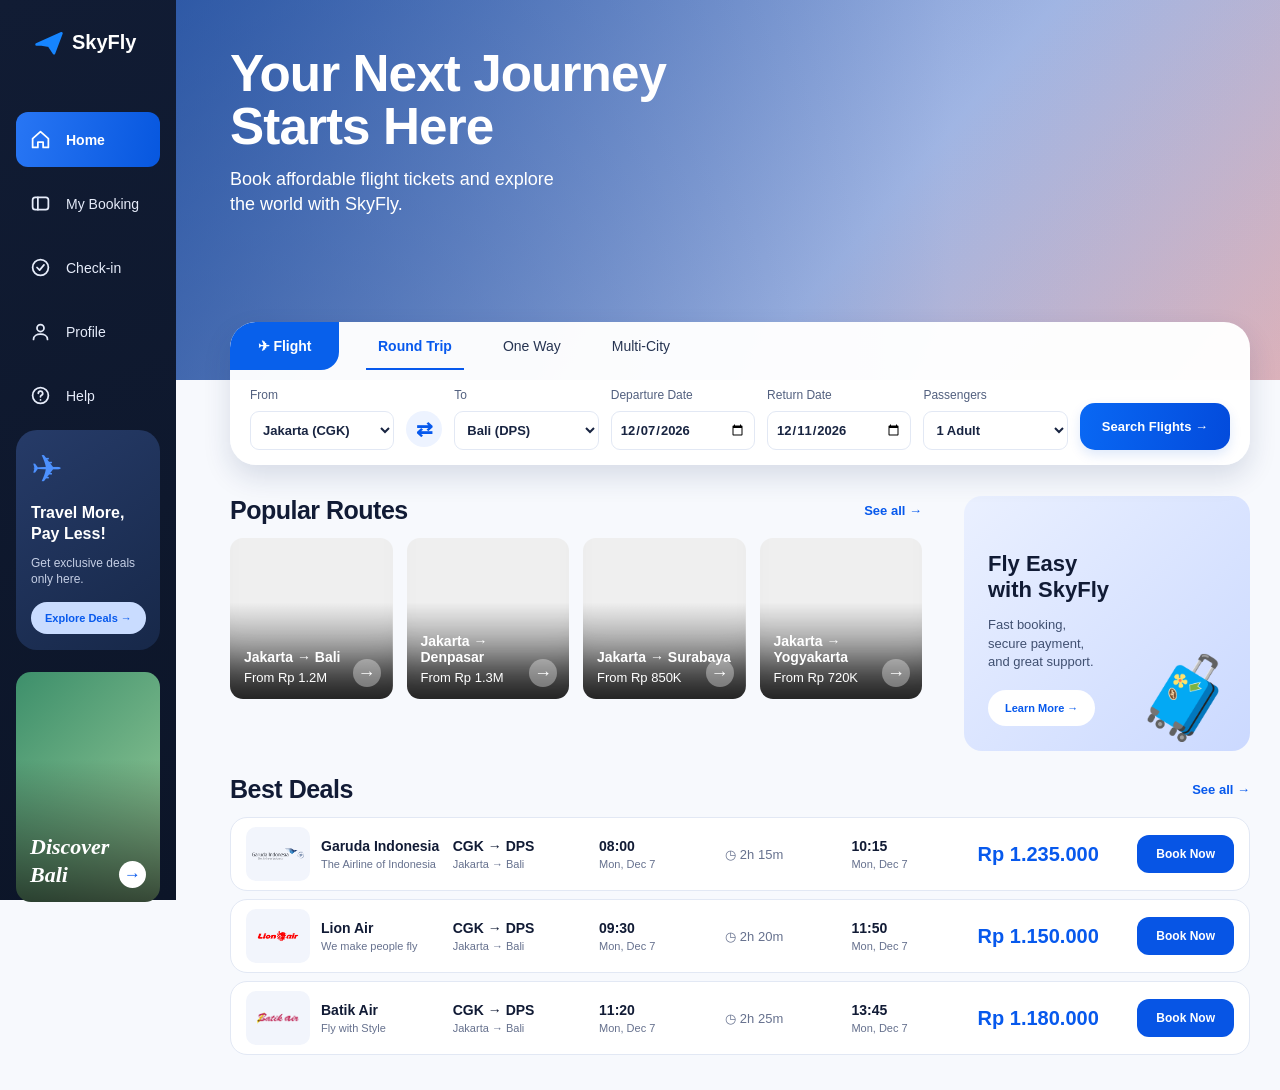
==== commit 87fb1195: "perubahan bg hero dan penambahan logo" ====
--- a/index.html
+++ b/index.html
@@ -58,29 +58,17 @@
 
     <main>
         <header class="hero">
-            <div class="top">
-                <div class="menu">
-                    <a href="#">Flights⌄</a>
-                    <a href="#" data-nav="hotels">Hotels</a>
-                    <a href="#" data-nav="explore">Explore⌄</a>
-                </div>
 
-                <div class="user">
-                    <button class="bell" aria-label="Notifications">
-                        <svg class="i" viewBox="0 0 24 24">
-                            <path d="M6 16V11a6 6 0 0 1 12 0v5l2 2H4zM10 21h4"/>
-                        </svg>
-                    </button>
-                    <span class="avatar">R</span>
-                </div>
-            </div>
+            <!-- VIDEO BACKGROUND -->
+            <video class="hero-video" autoplay muted loop playsinline>
+                <source src="img/oneforall.mp4" type="video/mp4">
+            </video>
+
 
             <h1>Your Next Journey<br>Starts Here</h1>
             <p>Book affordable flight tickets and explore<br>the world with SkyFly.</p>
 
-            <svg class="jet" viewBox="0 0 24 24">
-                <path d="M2 14l20-9-6 16-4-6-6-1z"/>
-            </svg>
+            
         </header>
 
         <section class="search">
--- a/layout.css
+++ b/layout.css
@@ -1,1008 +1,1024 @@
-
 :root {
-    --blue: #0759ed;
-    --navy: #101a31;
-    --ink: #111b35;
-    --muted: #66718e;
-    --line: #e2e8f4;
-    --tint: #edf2ff;
+  --blue: #0759ed;
+  --navy: #101a31;
+  --ink: #111b35;
+  --muted: #66718e;
+  --line: #e2e8f4;
+  --tint: #edf2ff;
 }
 
 * {
-    box-sizing: border-box;
+  box-sizing: border-box;
 }
 
 html {
-    scroll-behavior: smooth;
+  scroll-behavior: smooth;
 }
 
 body {
-    margin: 0;
-    font-family: Arial, Helvetica, sans-serif;
-    color: var(--ink);
-    background: #f7f9fd;
-}
-
-button, input, select {
-    font: inherit;
+  margin: 0;
+  font-family: Arial, Helvetica, sans-serif;
+  color: var(--ink);
+  background: #f7f9fd;
+}
+
+button,
+input,
+select {
+  font: inherit;
 }
 
 button {
-    cursor: pointer;
-    border: none;
+  cursor: pointer;
+  border: none;
 }
 
 a {
-    color: inherit;
-    text-decoration: none;
+  color: inherit;
+  text-decoration: none;
 }
 
 [hidden] {
-    display: none !important;
+  display: none !important;
 }
 
 .i {
-    width: 21px;
-    height: 21px;
-    fill: none;
-    stroke: currentColor;
-    stroke-width: 2;
-    stroke-linecap: round;
-    stroke-linejoin: round;
+  width: 21px;
+  height: 21px;
+  fill: none;
+  stroke: currentColor;
+  stroke-width: 2;
+  stroke-linecap: round;
+  stroke-linejoin: round;
 }
 
 small {
-    display: block;
-    color: var(--muted);
-    font-size: 11px;
-    margin-top: 4px;
+  display: block;
+  color: var(--muted);
+  font-size: 11px;
+  margin-top: 4px;
 }
 
 /* APP LAYOUT */
 
 .app {
-    display: grid;
-    grid-template-columns: 176px minmax(0, 1fr);
-    min-height: 100vh;
+  display: grid;
+  grid-template-columns: 176px minmax(0, 1fr);
+  min-height: 100vh;
 }
 
 main {
-    min-width: 0;
-    padding-bottom: 35px;
+  min-width: 0;
+  padding-bottom: 35px;
 }
 
 /* SIDEBAR */
 
 .side {
-    position: sticky;
-    top: 0;
-    height: 100vh;
-    min-height: 720px;
-    padding: 25px 16px 18px;
-    display: flex;
-    flex-direction: column;
-    gap: 7px;
-    color: white;
-    background: linear-gradient(160deg, #111c34, #0c1528);
-    z-index: 5;
+  position: sticky;
+  top: 0;
+  height: 100vh;
+  min-height: 720px;
+  padding: 25px 16px 18px;
+  display: flex;
+  flex-direction: column;
+  gap: 7px;
+  color: white;
+  background: linear-gradient(160deg, #111c34, #0c1528);
+  z-index: 5;
 }
 
 .logo {
-    display: flex;
-    align-items: center;
-    gap: 8px;
-    margin: 2px 0 48px 18px;
-    font-size: 20px;
-    font-weight: bold;
+  display: flex;
+  align-items: center;
+  gap: 8px;
+  margin: 2px 0 48px 18px;
+  font-size: 20px;
+  font-weight: bold;
 }
 
 .plane {
-    width: 30px;
-    height: 30px;
-    fill: #1685ff;
-    stroke: #1685ff;
+  width: 30px;
+  height: 30px;
+  fill: #1685ff;
+  stroke: #1685ff;
 }
 
 .side nav {
-    display: flex;
-    flex-direction: column;
-    gap: 9px;
+  display: flex;
+  flex-direction: column;
+  gap: 9px;
 }
 
 .side nav a {
-    min-height: 55px;
-    display: flex;
-    align-items: center;
-    gap: 15px;
-    padding: 0 14px;
-    border-radius: 12px;
-    color: #e6ecfa;
-    font-size: 14px;
-    transition: .2s;
+  min-height: 55px;
+  display: flex;
+  align-items: center;
+  gap: 15px;
+  padding: 0 14px;
+  border-radius: 12px;
+  color: #e6ecfa;
+  font-size: 14px;
+  transition: 0.2s;
 }
 
 .side nav a:hover {
-    background: rgba(255,255,255,.09);
+  background: rgba(255, 255, 255, 0.09);
 }
 
 .side nav a.on {
-    color: white;
-    background: linear-gradient(100deg, #2876f4, #0757df);
-    font-weight: bold;
+  color: white;
+  background: linear-gradient(100deg, #2876f4, #0757df);
+  font-weight: bold;
 }
 
 .promo {
-    margin-top: auto;
-    padding: 17px 15px 16px;
-    border-radius: 21px;
-    background: linear-gradient(145deg, #263b68, #172849);
+  margin-top: auto;
+  padding: 17px 15px 16px;
+  border-radius: 21px;
+  background: linear-gradient(145deg, #263b68, #172849);
 }
 
 .promo-icon {
-    color: #4d91ff;
-    font-size: 38px;
-    margin-bottom: 12px;
+  color: #4d91ff;
+  font-size: 38px;
+  margin-bottom: 12px;
 }
 
 .promo h3 {
-    margin: 0 0 10px;
-    font-size: 16px;
-    line-height: 1.3;
+  margin: 0 0 10px;
+  font-size: 16px;
+  line-height: 1.3;
 }
 
 .promo p {
-    margin: 0 0 14px;
-    color: #c4cee4;
-    font-size: 12px;
-    line-height: 1.4;
+  margin: 0 0 14px;
+  color: #c4cee4;
+  font-size: 12px;
+  line-height: 1.4;
 }
 
 .pill {
-    display: inline-flex;
-    align-items: center;
-    justify-content: center;
-    padding: 10px 14px;
-    border-radius: 999px;
-    color: #0759ed;
-    background: #c9dcff;
-    font-size: 11px;
-    font-weight: bold;
-    white-space: nowrap;
+  display: inline-flex;
+  align-items: center;
+  justify-content: center;
+  padding: 10px 14px;
+  border-radius: 999px;
+  color: #0759ed;
+  background: #c9dcff;
+  font-size: 11px;
+  font-weight: bold;
+  white-space: nowrap;
 }
 
 .pill.white {
-    color: #0759ed;
-    background: white;
-    padding: 12px 17px;
+  color: #0759ed;
+  background: white;
+  padding: 12px 17px;
 }
 
 .bali {
-    min-height: 230px;
-    margin-top: 15px;
-    padding: 14px;
-    display: flex;
-    align-items: flex-end;
-    justify-content: space-between;
-    border-radius: 15px;
-    overflow: hidden;
-    color: white;
-    font: italic bold 22px/1.25 Georgia, serif;
-    background:
-        linear-gradient(to top, rgba(0,0,0,.65), transparent 62%),
-        url("images/bali.jpg") center/cover,
-        linear-gradient(135deg, #3d8f6b, #9ccf9b);
+  min-height: 230px;
+  margin-top: 15px;
+  padding: 14px;
+  display: flex;
+  align-items: flex-end;
+  justify-content: space-between;
+  border-radius: 15px;
+  overflow: hidden;
+  color: white;
+  font:
+    italic bold 22px/1.25 Georgia,
+    serif;
+  background:
+    linear-gradient(to top, rgba(0, 0, 0, 0.65), transparent 62%),
+    url('images/bali.jpg') center/cover,
+    linear-gradient(135deg, #3d8f6b, #9ccf9b);
 }
 
 .bali-arrow {
-    width: 27px;
-    height: 27px;
-    display: grid;
-    place-items: center;
-    border-radius: 50%;
-    color: #0759ed;
-    background: white;
-    font: bold 17px Arial;
+  width: 27px;
+  height: 27px;
+  display: grid;
+  place-items: center;
+  border-radius: 50%;
+  color: #0759ed;
+  background: white;
+  font: bold 17px Arial;
 }
 
 /* HERO */
 
+/* HERO */
+
 .hero {
-    position: relative;
-    min-height: 380px;
-    padding: 24px 54px 86px;
-    overflow: hidden;
-    color: white;
-    background:
-        linear-gradient(90deg, rgba(26,67,142,.48), rgba(31,70,139,.06) 70%),
-        url("images/hero.jpg") center/cover,
-        linear-gradient(130deg, #426ebc, #a8bce9 62%, #e7b8bd);
+  position: relative;
+  min-height: 380px;
+  padding: 24px 54px 86px;
+  overflow: hidden;
+  color: white;
+  background: linear-gradient(90deg, rgba(26, 67, 142, 0.48), rgba(31, 70, 139, 0.06) 70%), linear-gradient(130deg, #426ebc, #a8bce9 62%, #e7b8bd);
+}
+
+/* VIDEO BACKGROUND */
+.hero-video {
+    position: absolute;
+    inset: 0;
+    width: 100%;
+    height: 100%;
+    object-fit: cover;
+    object-position: center;
+    z-index: 0;
+    pointer-events: none;
+}
+
+/* Konten tetap di atas video */
+.hero .top,
+.hero h1,
+.hero p,
+.hero .jet {
+  position: relative;
+  z-index: 1;
 }
 
 .top {
-    position: relative;
-    z-index: 2;
-    display: flex;
-    align-items: center;
-    justify-content: space-between;
+  position: relative;
+  z-index: 2;
+  display: flex;
+  align-items: center;
+  justify-content: space-between;
 }
 
 .menu {
-    display: flex;
-    align-items: center;
-    gap: 42px;
-    font-size: 16px;
-    font-weight: bold;
+  display: flex;
+  align-items: center;
+  gap: 42px;
+  font-size: 16px;
+  font-weight: bold;
 }
 
 .user {
-    display: flex;
-    align-items: center;
-    gap: 20px;
+  display: flex;
+  align-items: center;
+  gap: 20px;
 }
 
 .bell {
-    display: grid;
-    place-items: center;
-    padding: 7px;
-    color: white;
-    background: transparent;
+  display: grid;
+  place-items: center;
+  padding: 7px;
+  color: white;
+  background: transparent;
 }
 
 .bell .i {
-    width: 24px;
-    height: 24px;
+  width: 24px;
+  height: 24px;
 }
 
 .avatar {
-    width: 40px;
-    height: 40px;
-    display: grid;
-    place-items: center;
-    border-radius: 50%;
-    color: white;
-    background: #101a31;
-    font-weight: bold;
+  width: 40px;
+  height: 40px;
+  display: grid;
+  place-items: center;
+  border-radius: 50%;
+  color: white;
+  background: #101a31;
+  font-weight: bold;
 }
 
 .hero h1 {
-    position: relative;
-    z-index: 1;
-    margin: 48px 0 14px;
-    font-size: clamp(38px, 4vw, 60px);
-    line-height: 1.03;
-    letter-spacing: -.9px;
+  position: relative;
+  z-index: 1;
+  margin: 24px 0 14px;
+  font-size: clamp(38px, 4vw, 60px);
+  line-height: 1.03;
+  letter-spacing: -0.9px;
 }
 
 .hero p {
-    position: relative;
-    z-index: 1;
-    margin: 0;
-    font-size: 18px;
-    line-height: 1.35;
+  position: relative;
+  z-index: 1;
+  margin: 0;
+  font-size: 18px;
+  line-height: 1.35;
 }
 
 .jet {
-    position: absolute;
-    top: 55px;
-    right: 10%;
-    width: 260px;
-    height: 260px;
-    fill: #f1f4ff;
-    stroke: #c9d3f2;
-    stroke-width: .5;
-    transform: rotate(-18deg);
-    filter: drop-shadow(0 12px 18px rgba(20,30,80,.3));
+  position: absolute;
+  top: 55px;
+  right: 10%;
+  width: 260px;
+  height: 260px;
+  fill: #f1f4ff;
+  stroke: #c9d3f2;
+  stroke-width: 0.5;
+  transform: rotate(-18deg);
+  filter: drop-shadow(0 12px 18px rgba(20, 30, 80, 0.3));
 }
 
 /* SEARCH */
 
 .search {
-    position: relative;
-    z-index: 3;
-    margin: -58px 30px 0 54px;
-    border-radius: 26px;
-    background: rgba(255,255,255,.97);
-    box-shadow: 0 12px 28px rgba(21,43,91,.14);
-    overflow: hidden;
+  position: relative;
+  z-index: 3;
+  margin: -58px 30px 0 54px;
+  border-radius: 26px;
+  background: rgba(255, 255, 255, 0.97);
+  box-shadow: 0 12px 28px rgba(21, 43, 91, 0.14);
+  overflow: hidden;
 }
 
 .tabs {
-    min-height: 48px;
-    display: flex;
-    align-items: stretch;
-    gap: 27px;
+  min-height: 48px;
+  display: flex;
+  align-items: stretch;
+  gap: 27px;
 }
 
 .badge {
-    min-width: 109px;
-    display: flex;
-    align-items: center;
-    justify-content: center;
-    padding: 0 20px;
-    color: white;
-    background: #0860eb;
-    border-radius: 25px 0 18px 0;
-    font-size: 14px;
-    font-weight: bold;
+  min-width: 109px;
+  display: flex;
+  align-items: center;
+  justify-content: center;
+  padding: 0 20px;
+  color: white;
+  background: #0860eb;
+  border-radius: 25px 0 18px 0;
+  font-size: 14px;
+  font-weight: bold;
 }
 
 .tab {
-    position: relative;
-    padding: 0 12px;
-    color: #263452;
-    background: transparent;
-    font-size: 14px;
+  position: relative;
+  padding: 0 12px;
+  color: #263452;
+  background: transparent;
+  font-size: 14px;
 }
 
 .tab.on {
-    color: #0759ed;
-    font-weight: bold;
+  color: #0759ed;
+  font-weight: bold;
 }
 
 .tab.on::after {
-    content: "";
-    position: absolute;
-    left: 0;
-    right: 0;
-    bottom: 0;
-    height: 2px;
-    background: #0759ed;
+  content: '';
+  position: absolute;
+  left: 0;
+  right: 0;
+  bottom: 0;
+  height: 2px;
+  background: #0759ed;
 }
 
 .form {
-    display: flex;
-    flex-wrap: nowrap;
-    align-items: flex-end;
-    gap: 12px;
-    padding: 18px 20px 15px;
+  display: flex;
+  flex-wrap: nowrap;
+  align-items: flex-end;
+  gap: 12px;
+  padding: 18px 20px 15px;
 }
 
 .field {
-    flex: 1 1 130px;
-    min-width: 0;
+  flex: 1 1 130px;
+  min-width: 0;
 }
 
 .field label {
-    display: block;
-    margin: 0 0 9px;
-    color: #52607f;
-    font-size: 12px;
+  display: block;
+  margin: 0 0 9px;
+  color: #52607f;
+  font-size: 12px;
 }
 
 .field input,
 .field select {
-    width: 100%;
-    min-width: 0;
-    padding: 10px 8px;
-    border: 1px solid var(--line);
-    border-radius: 9px;
-    color: #182441;
-    background: white;
-    font-size: 13px;
-    font-weight: bold;
+  width: 100%;
+  min-width: 0;
+  padding: 10px 8px;
+  border: 1px solid var(--line);
+  border-radius: 9px;
+  color: #182441;
+  background: white;
+  font-size: 13px;
+  font-weight: bold;
 }
 
 .swap {
-    flex: 0 0 36px;
-    width: 36px;
-    height: 36px;
-    margin-bottom: 3px;
-    border-radius: 50%;
-    color: #0759ed;
-    background: #edf3ff;
-    font-size: 20px;
-    font-weight: bold;
+  flex: 0 0 36px;
+  width: 36px;
+  height: 36px;
+  margin-bottom: 3px;
+  border-radius: 50%;
+  color: #0759ed;
+  background: #edf3ff;
+  font-size: 20px;
+  font-weight: bold;
 }
 
 .go {
-    padding: 16px 22px;
-    border-radius: 15px;
-    color: white;
-    background: linear-gradient(100deg, #0968f4, #034bdc);
-    font-size: 13px;
-    font-weight: bold;
-    white-space: nowrap;
-    box-shadow: 0 5px 12px rgba(5,83,220,.13);
+  padding: 16px 22px;
+  border-radius: 15px;
+  color: white;
+  background: linear-gradient(100deg, #0968f4, #034bdc);
+  font-size: 13px;
+  font-weight: bold;
+  white-space: nowrap;
+  box-shadow: 0 5px 12px rgba(5, 83, 220, 0.13);
 }
 
 .go:hover,
 .book:hover {
-    filter: brightness(.93);
+  filter: brightness(0.93);
 }
 
 .msg {
-    margin: 0 20px 15px;
-    padding: 10px 14px;
-    border-radius: 9px;
-    color: #b42318;
-    background: #fff0ef;
+  margin: 0 20px 15px;
+  padding: 10px 14px;
+  border-radius: 9px;
+  color: #b42318;
+  background: #fff0ef;
+  font-size: 13px;
+}
+
+/* CONTENT */
+
+.content {
+  display: grid;
+  grid-template-columns: minmax(0, 1fr) 286px;
+  gap: 24px 42px;
+  align-items: start;
+  padding: 31px 30px 0 54px;
+}
+
+.head {
+  display: flex;
+  align-items: center;
+  justify-content: space-between;
+  margin-bottom: 13px;
+}
+
+.head h2 {
+  margin: 0;
+  font-size: 25px;
+  letter-spacing: -0.5px;
+}
+
+.head a {
+  color: #0759ed;
+  font-size: 13px;
+  font-weight: bold;
+}
+
+/* ROUTES */
+
+.routes {
+  display: grid;
+  grid-template-columns: repeat(4, minmax(0, 1fr));
+  gap: 14px;
+}
+
+.route {
+  position: relative;
+  min-width: 0;
+  height: 161px;
+  display: flex;
+  flex-direction: column;
+  justify-content: flex-end;
+  align-items: flex-start;
+  gap: 5px;
+  padding: 14px;
+  border-radius: 13px;
+  overflow: hidden;
+  color: white;
+  text-align: left;
+  background-size: cover;
+  box-shadow: inset 0 -70px 40px -40px rgba(0, 0, 0, 0.55);
+  transition: 0.2s;
+}
+
+.route b {
+  font-size: 14px;
+}
+
+.route span {
+  font-size: 13px;
+}
+
+.route::after {
+  content: '→';
+  position: absolute;
+  right: 12px;
+  bottom: 12px;
+  width: 28px;
+  height: 28px;
+  display: grid;
+  place-items: center;
+  border-radius: 50%;
+  color: white;
+  background: rgba(255, 255, 255, 0.35);
+  font-size: 18px;
+}
+
+.route:hover {
+  transform: translateY(-3px);
+  filter: brightness(1.06);
+}
+
+.r1 {
+  background-image: linear-gradient(to top, rgba(0, 0, 0, 0.68), transparent 60%), url('images/jakarta.jpg');
+  background-position: center;
+}
+
+.r2 {
+  background-image: linear-gradient(to top, rgba(0, 0, 0, 0.68), transparent 60%), url('images/denpasar.jpg');
+  background-position: center;
+}
+
+.r3 {
+  background-image: linear-gradient(to top, rgba(0, 0, 0, 0.68), transparent 60%), url('images/surabaya.jpg');
+  background-position: center;
+}
+
+.r4 {
+  background-image: linear-gradient(to top, rgba(0, 0, 0, 0.68), transparent 60%), url('images/yogyakarta.jpg');
+  background-position: center;
+}
+
+/* PROMO CARD */
+
+.fly {
+  position: relative;
+  grid-column: 2;
+  grid-row: 1;
+  min-height: 255px;
+  padding: 55px 24px 22px;
+  border-radius: 18px;
+  overflow: hidden;
+  background:
+    url('images/travel-bag.png') right bottom/auto 88% no-repeat,
+    linear-gradient(135deg, #eaf0ff, #cbd9ff);
+}
+
+.fly h2 {
+  position: relative;
+  z-index: 1;
+  margin: 0 0 12px;
+  font-size: 22px;
+  line-height: 1.2;
+}
+
+.fly p {
+  position: relative;
+  z-index: 1;
+  max-width: 125px;
+  margin: 0 0 18px;
+  color: #405071;
+  font-size: 13px;
+  line-height: 1.45;
+}
+
+.fly .pill {
+  position: relative;
+  z-index: 1;
+}
+
+.bag {
+  position: absolute;
+  right: 14px;
+  bottom: 6px;
+  font-size: 80px;
+}
+
+/* FLIGHT DEALS */
+
+.deals-wrap {
+  grid-column: 1 / -1;
+  min-width: 0;
+}
+
+.deal {
+  display: grid;
+  grid-template-columns: 1.45fr 1fr 0.85fr 0.85fr 0.85fr 1.1fr auto;
+  gap: 12px;
+  align-items: center;
+  min-height: 70px;
+  margin-bottom: 0;
+  padding: 9px 15px;
+  border: 1px solid var(--line);
+  border-radius: 17px;
+  background: white;
+  font-size: 13px;
+}
+
+.deal + .deal {
+  margin-top: 8px;
+}
+
+.deal b {
+  font-size: 14px;
+}
+
+.air {
+  display: flex;
+  align-items: center;
+  gap: 11px;
+  min-width: 0;
+}
+
+.logo-b {
+  width: 64px;
+  height: 54px;
+  flex: 0 0 auto;
+  display: block;
+  border-radius: 10px;
+  background: #f2f5fc;
+  object-fit: contain;
+  padding: 6px;
+}
+
+.dur {
+  color: #66718e;
+  white-space: nowrap;
+}
+
+.price {
+  color: #0759ed;
+  font-size: 20px;
+  font-weight: 800;
+  white-space: nowrap;
+}
+
+.book {
+  padding: 12px 19px;
+  border-radius: 12px;
+  color: white;
+  background: #0755e5;
+  font-size: 12px;
+  font-weight: bold;
+  white-space: nowrap;
+}
+
+/* DIALOG */
+
+dialog {
+  width: min(440px, 94vw);
+  padding: 0;
+  border: 0;
+  border-radius: 18px;
+  box-shadow: 0 24px 70px rgba(9, 22, 52, 0.25);
+}
+
+dialog::backdrop {
+  background: rgba(9, 20, 43, 0.58);
+  backdrop-filter: blur(3px);
+}
+
+#dlg-body {
+  max-height: 85vh;
+  overflow: auto;
+  padding: 24px;
+}
+
+#dlg-body h2 {
+  margin: 0 0 15px;
+}
+
+.sum {
+  margin-bottom: 12px;
+  padding: 13px;
+  border-radius: 11px;
+  background: var(--tint);
+  font-size: 13px;
+  line-height: 1.65;
+}
+
+#bk label {
+  display: block;
+  margin-bottom: 12px;
+  color: var(--muted);
+  font-size: 12px;
+}
+
+#bk input {
+  display: block;
+  width: 100%;
+  margin-top: 6px;
+  padding: 12px;
+  border: 1px solid var(--line);
+  border-radius: 9px;
+  font-size: 14px;
+}
+
+.acts {
+  display: flex;
+  justify-content: flex-end;
+  gap: 9px;
+  margin-top: 16px;
+}
+
+.ghost {
+  padding: 12px 16px;
+  border-radius: 10px;
+  color: #0759ed;
+  background: var(--tint);
+  font-weight: bold;
+}
+
+.done {
+  text-align: center;
+}
+
+.tick {
+  width: 54px;
+  height: 54px;
+  display: grid;
+  place-items: center;
+  margin: 0 auto 12px;
+  border-radius: 50%;
+  color: white;
+  background: #0f9668;
+  font-size: 28px;
+}
+
+.code {
+  display: inline-block;
+  padding: 9px 16px;
+  border-radius: 10px;
+  color: #0759ed;
+  background: var(--tint);
+  font:
+    bold 27px 'Courier New',
+    monospace;
+  letter-spacing: 5px;
+}
+
+.code.sm {
+  padding: 3px 8px;
+  font-size: 13px;
+  letter-spacing: 2px;
+}
+
+.muted {
+  color: var(--muted);
+}
+
+/* TOAST */
+
+.toast {
+  position: fixed;
+  z-index: 20;
+  bottom: 24px;
+  left: 50%;
+  transform: translateX(-50%);
+  padding: 12px 20px;
+  border-radius: 11px;
+  color: white;
+  background: #101a31;
+  box-shadow: 0 8px 25px rgba(0, 0, 0, 0.2);
+  font-size: 13px;
+}
+
+/* TABLET */
+
+@media (max-width: 1200px) {
+  .content {
+    grid-template-columns: minmax(0, 1fr) 250px;
+    gap: 22px;
+    padding-left: 30px;
+  }
+
+  .search {
+    margin-left: 30px;
+  }
+
+  .form {
+    flex-wrap: wrap;
+  }
+
+  .field {
+    flex-basis: 145px;
+  }
+
+  .deal {
+    grid-template-columns: 1.4fr 1fr 1fr 1fr;
+  }
+}
+
+/* SMALL LAPTOP */
+
+@media (max-width: 900px) {
+  .app {
+    grid-template-columns: 150px minmax(0, 1fr);
+  }
+
+  .side {
+    padding-inline: 12px;
+  }
+
+  .logo {
+    margin-left: 7px;
+  }
+
+  .hero {
+    padding-inline: 30px;
+  }
+
+  .hero h1 {
+    font-size: 43px;
+  }
+
+  .jet {
+    width: 190px;
+    height: 190px;
+    right: 5%;
+  }
+
+  .content {
+    grid-template-columns: 1fr;
+    padding-inline: 24px;
+  }
+
+  .fly {
+    grid-column: 1;
+    grid-row: auto;
+    min-height: 190px;
+    padding-top: 28px;
+  }
+
+  .deals-wrap {
+    grid-column: 1;
+  }
+
+  .routes {
+    grid-template-columns: repeat(2, minmax(0, 1fr));
+  }
+
+  .search {
+    margin-inline: 24px;
+  }
+
+  .deal {
+    grid-template-columns: 1fr 1fr;
+  }
+}
+
+/* MOBILE */
+
+@media (max-width: 650px) {
+  .app {
+    display: block;
+  }
+
+  .side {
+    position: relative;
+    top: auto;
+    height: auto;
+    min-height: 0;
+    padding: 12px;
+  }
+
+  .logo {
+    width: 100%;
+    margin: 0 0 8px 4px;
+  }
+
+  .side nav {
+    flex-direction: row;
+    flex-wrap: wrap;
+    gap: 5px;
+  }
+
+  .side nav a {
+    min-height: 40px;
+    padding: 8px 10px;
+    gap: 7px;
+    font-size: 12px;
+  }
+
+  .side nav .i {
+    width: 18px;
+    height: 18px;
+  }
+
+  .promo,
+  .bali {
+    display: none;
+  }
+
+  .hero {
+    min-height: 300px;
+    padding: 17px 18px 75px;
+  }
+
+  .menu {
+    gap: 17px;
     font-size: 13px;
-}
-
-/* CONTENT */
-
-.content {
-    display: grid;
-    grid-template-columns: minmax(0, 1fr) 286px;
-    gap: 24px 42px;
-    align-items: start;
-    padding: 31px 30px 0 54px;
-}
-
-.head {
-    display: flex;
-    align-items: center;
-    justify-content: space-between;
-    margin-bottom: 13px;
-}
-
-.head h2 {
-    margin: 0;
-    font-size: 25px;
-    letter-spacing: -.5px;
-}
-
-.head a {
-    color: #0759ed;
-    font-size: 13px;
-    font-weight: bold;
-}
-
-/* ROUTES */
-
-.routes {
-    display: grid;
-    grid-template-columns: repeat(4, minmax(0,1fr));
-    gap: 14px;
-}
-
-.route {
-    position: relative;
-    min-width: 0;
-    height: 161px;
-    display: flex;
-    flex-direction: column;
-    justify-content: flex-end;
-    align-items: flex-start;
-    gap: 5px;
+  }
+
+  .user {
+    gap: 9px;
+  }
+
+  .avatar {
+    width: 34px;
+    height: 34px;
+  }
+
+  .hero h1 {
+    margin-top: 43px;
+    font-size: 36px;
+  }
+
+  .hero p {
+    font-size: 15px;
+  }
+
+  .jet {
+    display: none;
+  }
+
+  .search {
+    margin: -48px 12px 0;
+    border-radius: 18px;
+  }
+
+  .tabs {
+    gap: 9px;
+    flex-wrap: wrap;
+  }
+
+  .badge {
+    min-height: 46px;
+    min-width: 88px;
+    padding-inline: 13px;
+  }
+
+  .tab {
+    min-height: 46px;
+    padding-inline: 6px;
+    font-size: 12px;
+  }
+
+  .form {
     padding: 14px;
-    border-radius: 13px;
-    overflow: hidden;
-    color: white;
-    text-align: left;
-    background-size: cover;
-    box-shadow: inset 0 -70px 40px -40px rgba(0,0,0,.55);
-    transition: .2s;
-}
-
-.route b {
-    font-size: 14px;
-}
-
-.route span {
-    font-size: 13px;
-}
-
-.route::after {
-    content: "→";
-    position: absolute;
-    right: 12px;
-    bottom: 12px;
-    width: 28px;
-    height: 28px;
-    display: grid;
-    place-items: center;
-    border-radius: 50%;
-    color: white;
-    background: rgba(255,255,255,.35);
+    gap: 10px;
+  }
+
+  .field {
+    flex: 1 1 calc(50% - 10px);
+  }
+
+  .swap {
+    margin-top: 18px;
+  }
+
+  .go {
+    width: 100%;
+  }
+
+  .content {
+    padding: 23px 12px 0;
+    gap: 22px;
+  }
+
+  .head h2 {
+    font-size: 21px;
+  }
+
+  .routes {
+    gap: 9px;
+  }
+
+  .route {
+    height: 135px;
+    padding: 10px;
+  }
+
+  .route b {
+    font-size: 12px;
+  }
+
+  .route span {
+    font-size: 11px;
+  }
+
+  .fly {
+    min-height: 180px;
+  }
+
+  .deal {
+    grid-template-columns: 1fr 1fr;
+    gap: 10px;
+    padding: 13px;
+  }
+
+  .deal .air {
+    grid-column: 1 / -1;
+  }
+
+  .price {
     font-size: 18px;
-}
-
-.route:hover {
-    transform: translateY(-3px);
-    filter: brightness(1.06);
-}
-
-.r1 {
-    background-image:
-        linear-gradient(to top, rgba(0,0,0,.68), transparent 60%),
-        url("images/jakarta.jpg");
-    background-position: center;
-}
-
-.r2 {
-    background-image:
-        linear-gradient(to top, rgba(0,0,0,.68), transparent 60%),
-        url("images/denpasar.jpg");
-    background-position: center;
-}
-
-.r3 {
-    background-image:
-        linear-gradient(to top, rgba(0,0,0,.68), transparent 60%),
-        url("images/surabaya.jpg");
-    background-position: center;
-}
-
-.r4 {
-    background-image:
-        linear-gradient(to top, rgba(0,0,0,.68), transparent 60%),
-        url("images/yogyakarta.jpg");
-    background-position: center;
-}
-
-/* PROMO CARD */
-
-.fly {
-    position: relative;
-    grid-column: 2;
-    grid-row: 1;
-    min-height: 255px;
-    padding: 55px 24px 22px;
-    border-radius: 18px;
-    overflow: hidden;
-    background:
-        url("images/travel-bag.png") right bottom/auto 88% no-repeat,
-        linear-gradient(135deg, #eaf0ff, #cbd9ff);
-}
-
-.fly h2 {
-    position: relative;
-    z-index: 1;
-    margin: 0 0 12px;
-    font-size: 22px;
-    line-height: 1.2;
-}
-
-.fly p {
-    position: relative;
-    z-index: 1;
-    max-width: 125px;
-    margin: 0 0 18px;
-    color: #405071;
-    font-size: 13px;
-    line-height: 1.45;
-}
-
-.fly .pill {
-    position: relative;
-    z-index: 1;
-}
-
-.bag {
-    position: absolute;
-    right: 14px;
-    bottom: 6px;
-    font-size: 80px;
-}
-
-/* FLIGHT DEALS */
-
-.deals-wrap {
-    grid-column: 1 / -1;
-    min-width: 0;
-}
-
-.deal {
-    display: grid;
-    grid-template-columns: 1.45fr 1fr .85fr .85fr .85fr 1.1fr auto;
-    gap: 12px;
-    align-items: center;
-    min-height: 70px;
-    margin-bottom: 0;
-    padding: 9px 15px;
-    border: 1px solid var(--line);
-    border-radius: 17px;
-    background: white;
-    font-size: 13px;
-}
-
-.deal + .deal {
-    margin-top: 8px;
-}
-
-.deal b {
-    font-size: 14px;
-}
-
-.air {
-    display: flex;
-    align-items: center;
-    gap: 11px;
-    min-width: 0;
-}
-
-.logo-b {
-    width: 48px;
-    height: 42px;
-    flex: 0 0 auto;
-    display: grid;
-    place-items: center;
-    border-radius: 10px;
-    background: #f2f5fc;
-    font-size: 14px;
-    font-weight: 800;
-}
-
-.dur {
-    color: #66718e;
-    white-space: nowrap;
-}
-
-.price {
-    color: #0759ed;
-    font-size: 20px;
-    font-weight: 800;
-    white-space: nowrap;
-}
-
-.book {
-    padding: 12px 19px;
-    border-radius: 12px;
-    color: white;
-    background: #0755e5;
-    font-size: 12px;
-    font-weight: bold;
-    white-space: nowrap;
-}
-
-/* DIALOG */
-
-dialog {
-    width: min(440px, 94vw);
-    padding: 0;
-    border: 0;
-    border-radius: 18px;
-    box-shadow: 0 24px 70px rgba(9,22,52,.25);
-}
-
-dialog::backdrop {
-    background: rgba(9,20,43,.58);
-    backdrop-filter: blur(3px);
-}
-
-#dlg-body {
-    max-height: 85vh;
-    overflow: auto;
-    padding: 24px;
-}
-
-#dlg-body h2 {
-    margin: 0 0 15px;
-}
-
-.sum {
-    margin-bottom: 12px;
-    padding: 13px;
-    border-radius: 11px;
-    background: var(--tint);
-    font-size: 13px;
-    line-height: 1.65;
-}
-
-#bk label {
-    display: block;
-    margin-bottom: 12px;
-    color: var(--muted);
-    font-size: 12px;
-}
-
-#bk input {
-    display: block;
-    width: 100%;
-    margin-top: 6px;
-    padding: 12px;
-    border: 1px solid var(--line);
-    border-radius: 9px;
-    font-size: 14px;
-}
-
-.acts {
-    display: flex;
-    justify-content: flex-end;
-    gap: 9px;
-    margin-top: 16px;
-}
-
-.ghost {
-    padding: 12px 16px;
-    border-radius: 10px;
-    color: #0759ed;
-    background: var(--tint);
-    font-weight: bold;
-}
-
-.done {
-    text-align: center;
-}
-
-.tick {
-    width: 54px;
-    height: 54px;
-    display: grid;
-    place-items: center;
-    margin: 0 auto 12px;
-    border-radius: 50%;
-    color: white;
-    background: #0f9668;
-    font-size: 28px;
-}
-
-.code {
-    display: inline-block;
-    padding: 9px 16px;
-    border-radius: 10px;
-    color: #0759ed;
-    background: var(--tint);
-    font: bold 27px "Courier New", monospace;
-    letter-spacing: 5px;
-}
-
-.code.sm {
-    padding: 3px 8px;
-    font-size: 13px;
-    letter-spacing: 2px;
-}
-
-.muted {
-    color: var(--muted);
-}
-
-/* TOAST */
-
-.toast {
-    position: fixed;
-    z-index: 20;
-    bottom: 24px;
-    left: 50%;
-    transform: translateX(-50%);
-    padding: 12px 20px;
-    border-radius: 11px;
-    color: white;
-    background: #101a31;
-    box-shadow: 0 8px 25px rgba(0,0,0,.2);
-    font-size: 13px;
-}
-
-/* TABLET */
-
-@media (max-width: 1200px) {
-    .content {
-        grid-template-columns: minmax(0,1fr) 250px;
-        gap: 22px;
-        padding-left: 30px;
-    }
-
-    .search {
-        margin-left: 30px;
-    }
-
-    .form {
-        flex-wrap: wrap;
-    }
-
-    .field {
-        flex-basis: 145px;
-    }
-
-    .deal {
-        grid-template-columns: 1.4fr 1fr 1fr 1fr;
-    }
-}
-
-/* SMALL LAPTOP */
-
-@media (max-width: 900px) {
-    .app {
-        grid-template-columns: 150px minmax(0,1fr);
-    }
-
-    .side {
-        padding-inline: 12px;
-    }
-
-    .logo {
-        margin-left: 7px;
-    }
-
-    .hero {
-        padding-inline: 30px;
-    }
-
-    .hero h1 {
-        font-size: 43px;
-    }
-
-    .jet {
-        width: 190px;
-        height: 190px;
-        right: 5%;
-    }
-
-    .content {
-        grid-template-columns: 1fr;
-        padding-inline: 24px;
-    }
-
-    .fly {
-        grid-column: 1;
-        grid-row: auto;
-        min-height: 190px;
-        padding-top: 28px;
-    }
-
-    .deals-wrap {
-        grid-column: 1;
-    }
-
-    .routes {
-        grid-template-columns: repeat(2,minmax(0,1fr));
-    }
-
-    .search {
-        margin-inline: 24px;
-    }
-
-    .deal {
-        grid-template-columns: 1fr 1fr;
-    }
-}
-
-/* MOBILE */
-
-@media (max-width: 650px) {
-    .app {
-        display: block;
-    }
-
-    .side {
-        position: relative;
-        top: auto;
-        height: auto;
-        min-height: 0;
-        padding: 12px;
-    }
-
-    .logo {
-        width: 100%;
-        margin: 0 0 8px 4px;
-    }
-
-    .side nav {
-        flex-direction: row;
-        flex-wrap: wrap;
-        gap: 5px;
-    }
-
-    .side nav a {
-        min-height: 40px;
-        padding: 8px 10px;
-        gap: 7px;
-        font-size: 12px;
-    }
-
-    .side nav .i {
-        width: 18px;
-        height: 18px;
-    }
-
-    .promo,
-    .bali {
-        display: none;
-    }
-
-    .hero {
-        min-height: 300px;
-        padding: 17px 18px 75px;
-    }
-
-    .menu {
-        gap: 17px;
-        font-size: 13px;
-    }
-
-    .user {
-        gap: 9px;
-    }
-
-    .avatar {
-        width: 34px;
-        height: 34px;
-    }
-
-    .hero h1 {
-        margin-top: 43px;
-        font-size: 36px;
-    }
-
-    .hero p {
-        font-size: 15px;
-    }
-
-    .jet {
-        display: none;
-    }
-
-    .search {
-        margin: -48px 12px 0;
-        border-radius: 18px;
-    }
-
-    .tabs {
-        gap: 9px;
-        flex-wrap: wrap;
-    }
-
-    .badge {
-        min-height: 46px;
-        min-width: 88px;
-        padding-inline: 13px;
-    }
-
-    .tab {
-        min-height: 46px;
-        padding-inline: 6px;
-        font-size: 12px;
-    }
-
-    .form {
-        padding: 14px;
-        gap: 10px;
-    }
-
-    .field {
-        flex: 1 1 calc(50% - 10px);
-    }
-
-    .swap {
-        margin-top: 18px;
-    }
-
-    .go {
-        width: 100%;
-    }
-
-    .content {
-        padding: 23px 12px 0;
-        gap: 22px;
-    }
-
-    .head h2 {
-        font-size: 21px;
-    }
-
-    .routes {
-        gap: 9px;
-    }
-
-    .route {
-        height: 135px;
-        padding: 10px;
-    }
-
-    .route b {
-        font-size: 12px;
-    }
-
-    .route span {
-        font-size: 11px;
-    }
-
-    .fly {
-        min-height: 180px;
-    }
-
-    .deal {
-        grid-template-columns: 1fr 1fr;
-        gap: 10px;
-        padding: 13px;
-    }
-
-    .deal .air {
-        grid-column: 1 / -1;
-    }
-
-    .price {
-        font-size: 18px;
-    }
-}
+  }
+}
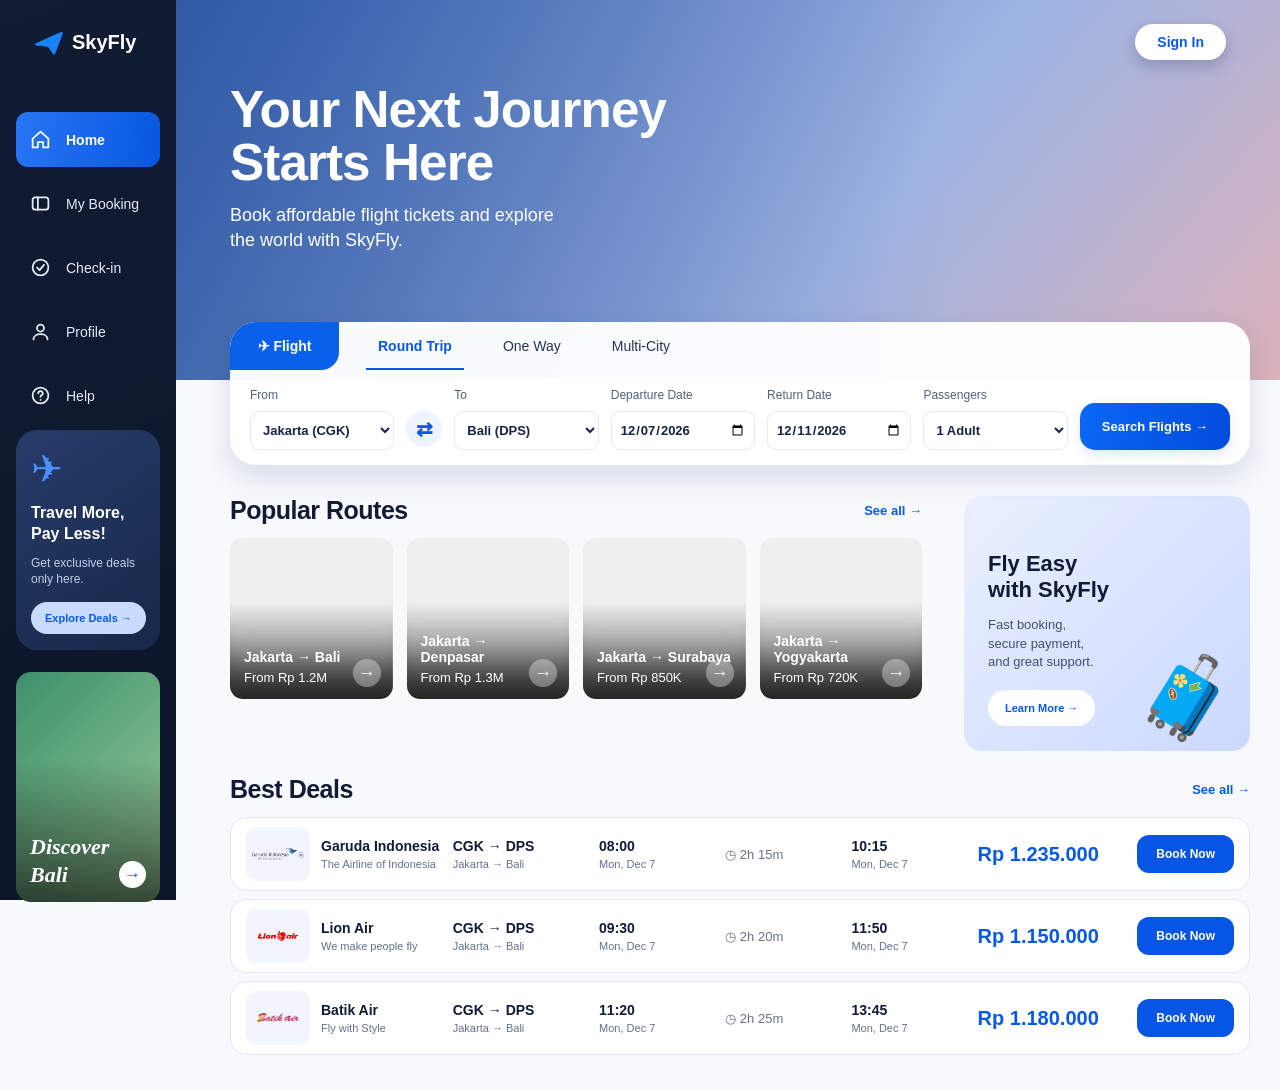
==== commit 1aee8c48: "profil and loginpage menautkan/link profil, dan loginpage ke web utama (index) agar bisa menyatu" ====
--- a/index.html
+++ b/index.html
@@ -7,6 +7,7 @@
     <meta name="description" content="SkyFly - Book affordable flight tickets and explore the world.">
     <title>SkyFly - Book Flights</title>
     <link rel="stylesheet" href="layout.css">
+    <script src="auth.js"></script>
 </head>
 <body>
 
@@ -33,13 +34,17 @@
                 <svg class="i" viewBox="0 0 24 24"><circle cx="12" cy="12" r="9"/><path d="M8 12l3 3 5-6"/></svg>
                 Check-in
             </a>
-            <a href="#" data-nav="profile">
+            <a href="profil.html" data-nav="profile">
                 <svg class="i" viewBox="0 0 24 24"><circle cx="12" cy="8" r="4"/><path d="M4 21c0-4 4-6 8-6s8 2 8 6"/></svg>
                 Profile
             </a>
             <a href="#" data-nav="help">
                 <svg class="i" viewBox="0 0 24 24"><circle cx="12" cy="12" r="9"/><path d="M9.5 9.5a2.5 2.5 0 1 1 3.5 2.3c-.7.4-1 .9-1 1.7M12 17h.01"/></svg>
                 Help
+            </a>
+            <a href="#" data-nav="logout" hidden>
+                <svg class="i" viewBox="0 0 24 24"><path d="M9 21H5a2 2 0 0 1-2-2V5a2 2 0 0 1 2-2h4M16 17l5-5-5-5M21 12H9"/></svg>
+                Logout
             </a>
         </nav>
 
@@ -58,6 +63,17 @@
 
     <main>
         <header class="hero">
+
+            <div class="top">
+                <span></span>
+                <div class="user">
+                    <a href="LoginPageSkyfly.html" class="signin" id="signin">Sign In</a>
+                    <a href="profil.html" class="user-chip" id="user-chip" hidden>
+                        <span class="avatar" id="avatar">U</span>
+                        <span id="user-name"></span>
+                    </a>
+                </div>
+            </div>
 
             <!-- VIDEO BACKGROUND -->
             <video class="hero-video" autoplay muted loop playsinline>
--- a/layout.css
+++ b/layout.css
@@ -1022,3 +1022,32 @@
     font-size: 18px;
   }
 }
+
+/* SIGN IN */
+
+.signin {
+  display: inline-flex;
+  align-items: center;
+  padding: 10px 22px;
+  border-radius: 999px;
+  color: #0759ed;
+  background: white;
+  font-size: 14px;
+  font-weight: bold;
+  box-shadow: 0 6px 16px rgba(10, 30, 80, 0.25);
+  transition: 0.2s;
+}
+
+.signin:hover {
+  transform: translateY(-1px);
+  filter: brightness(0.95);
+}
+
+.user-chip {
+  display: flex;
+  align-items: center;
+  gap: 10px;
+  font-size: 14px;
+  font-weight: bold;
+  text-shadow: 0 1px 4px rgba(0, 0, 0, 0.4);
+}
